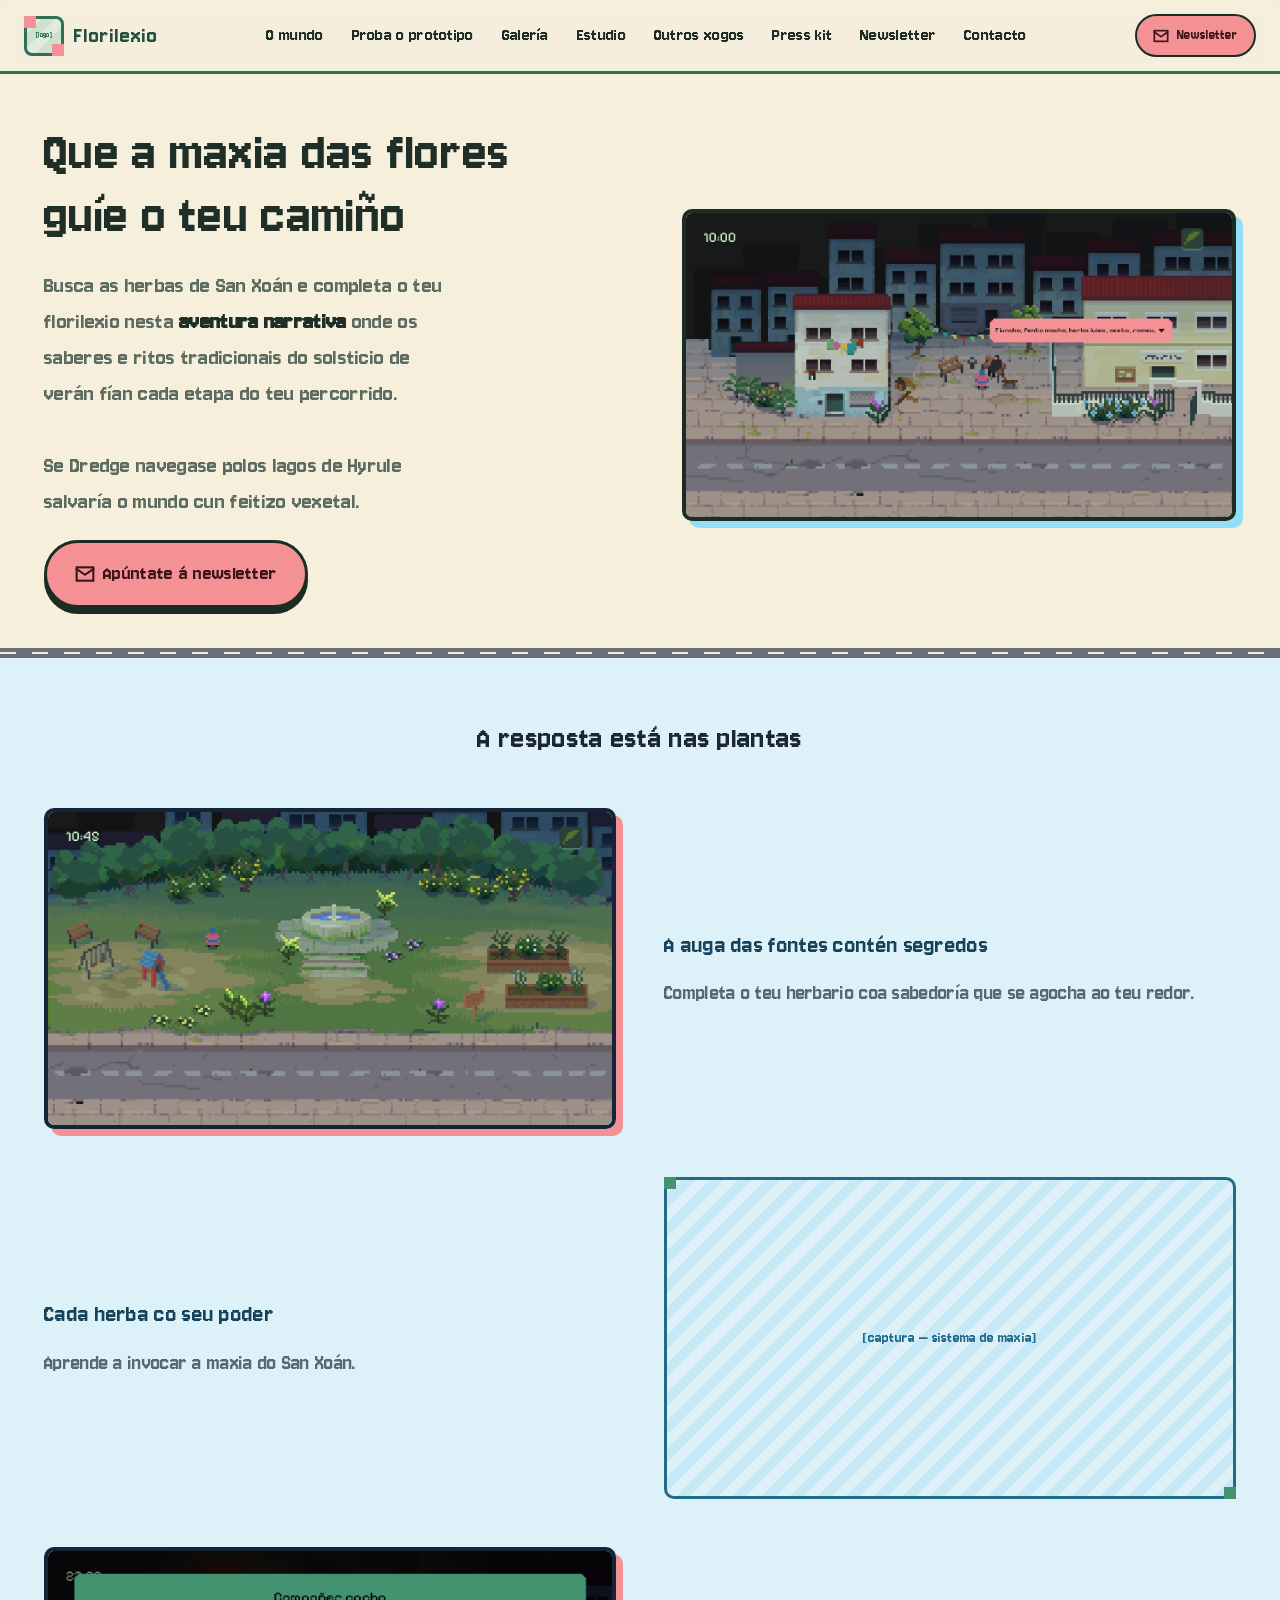
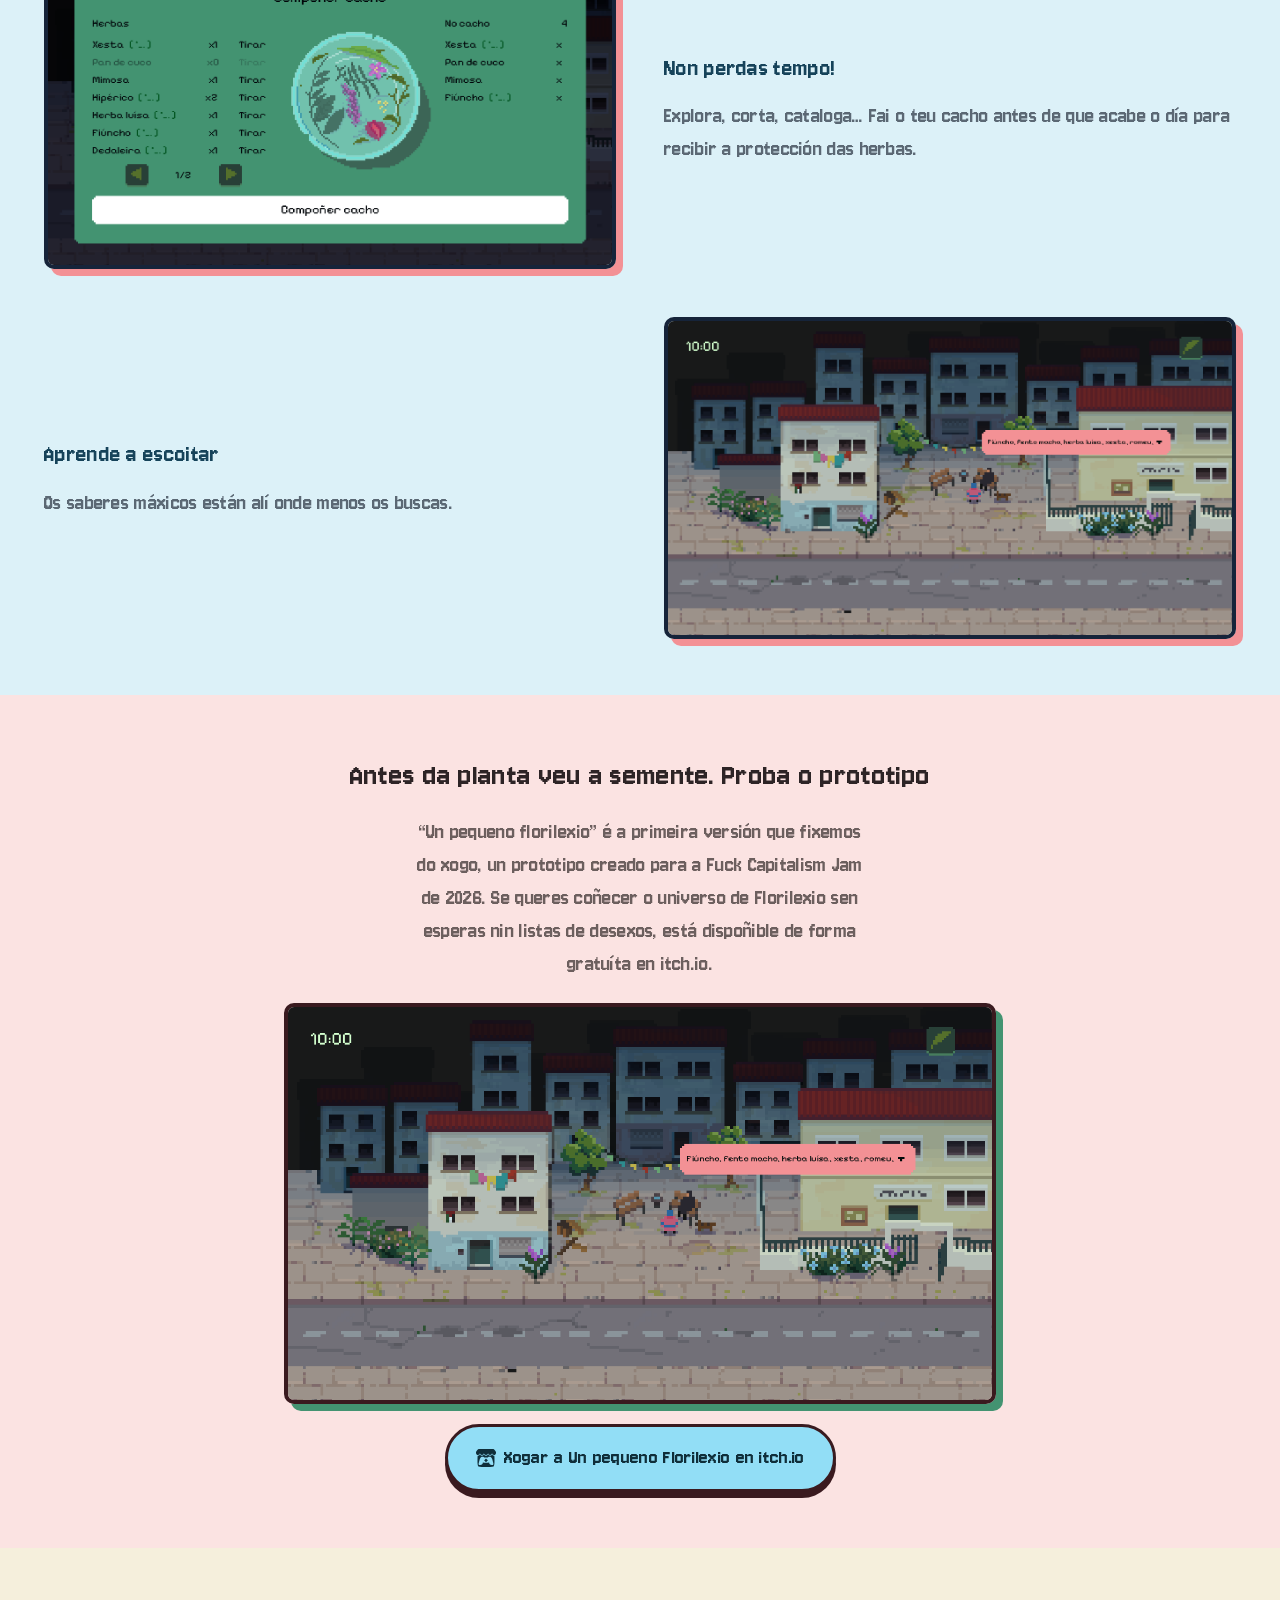
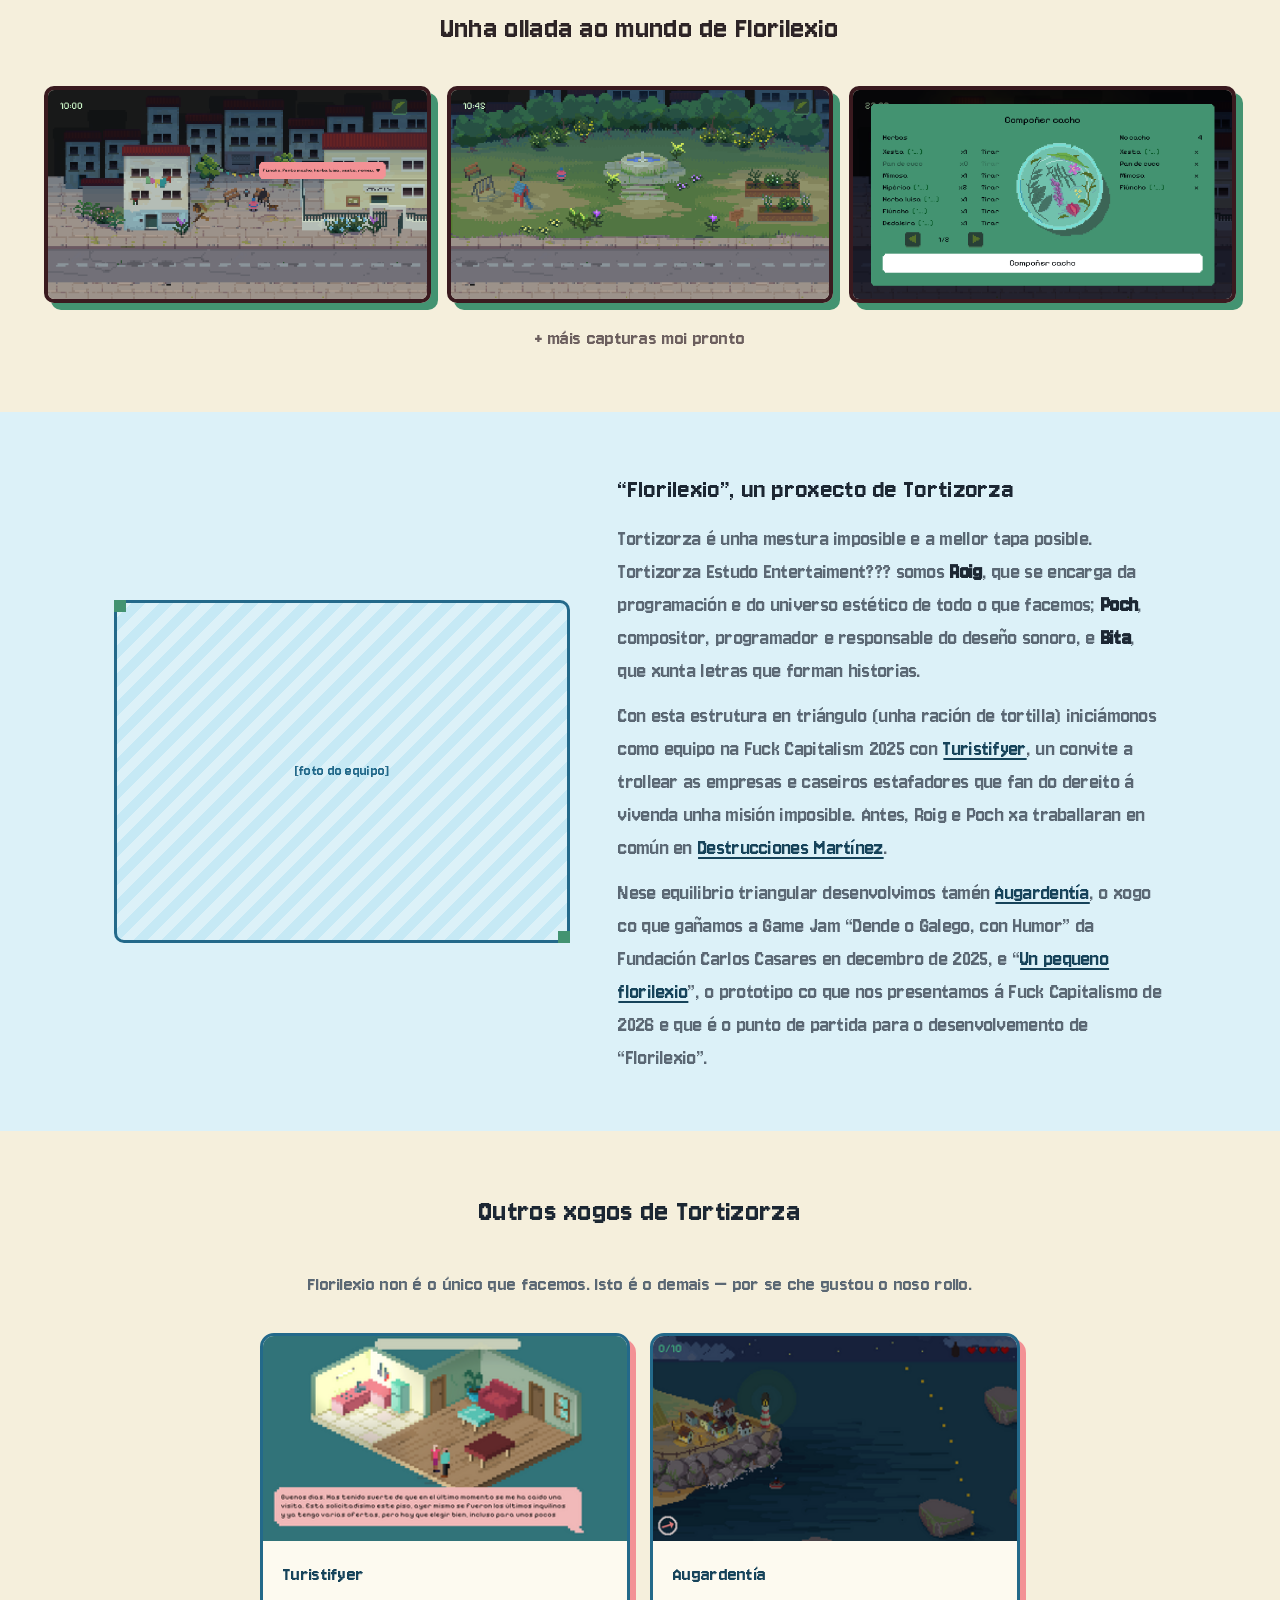
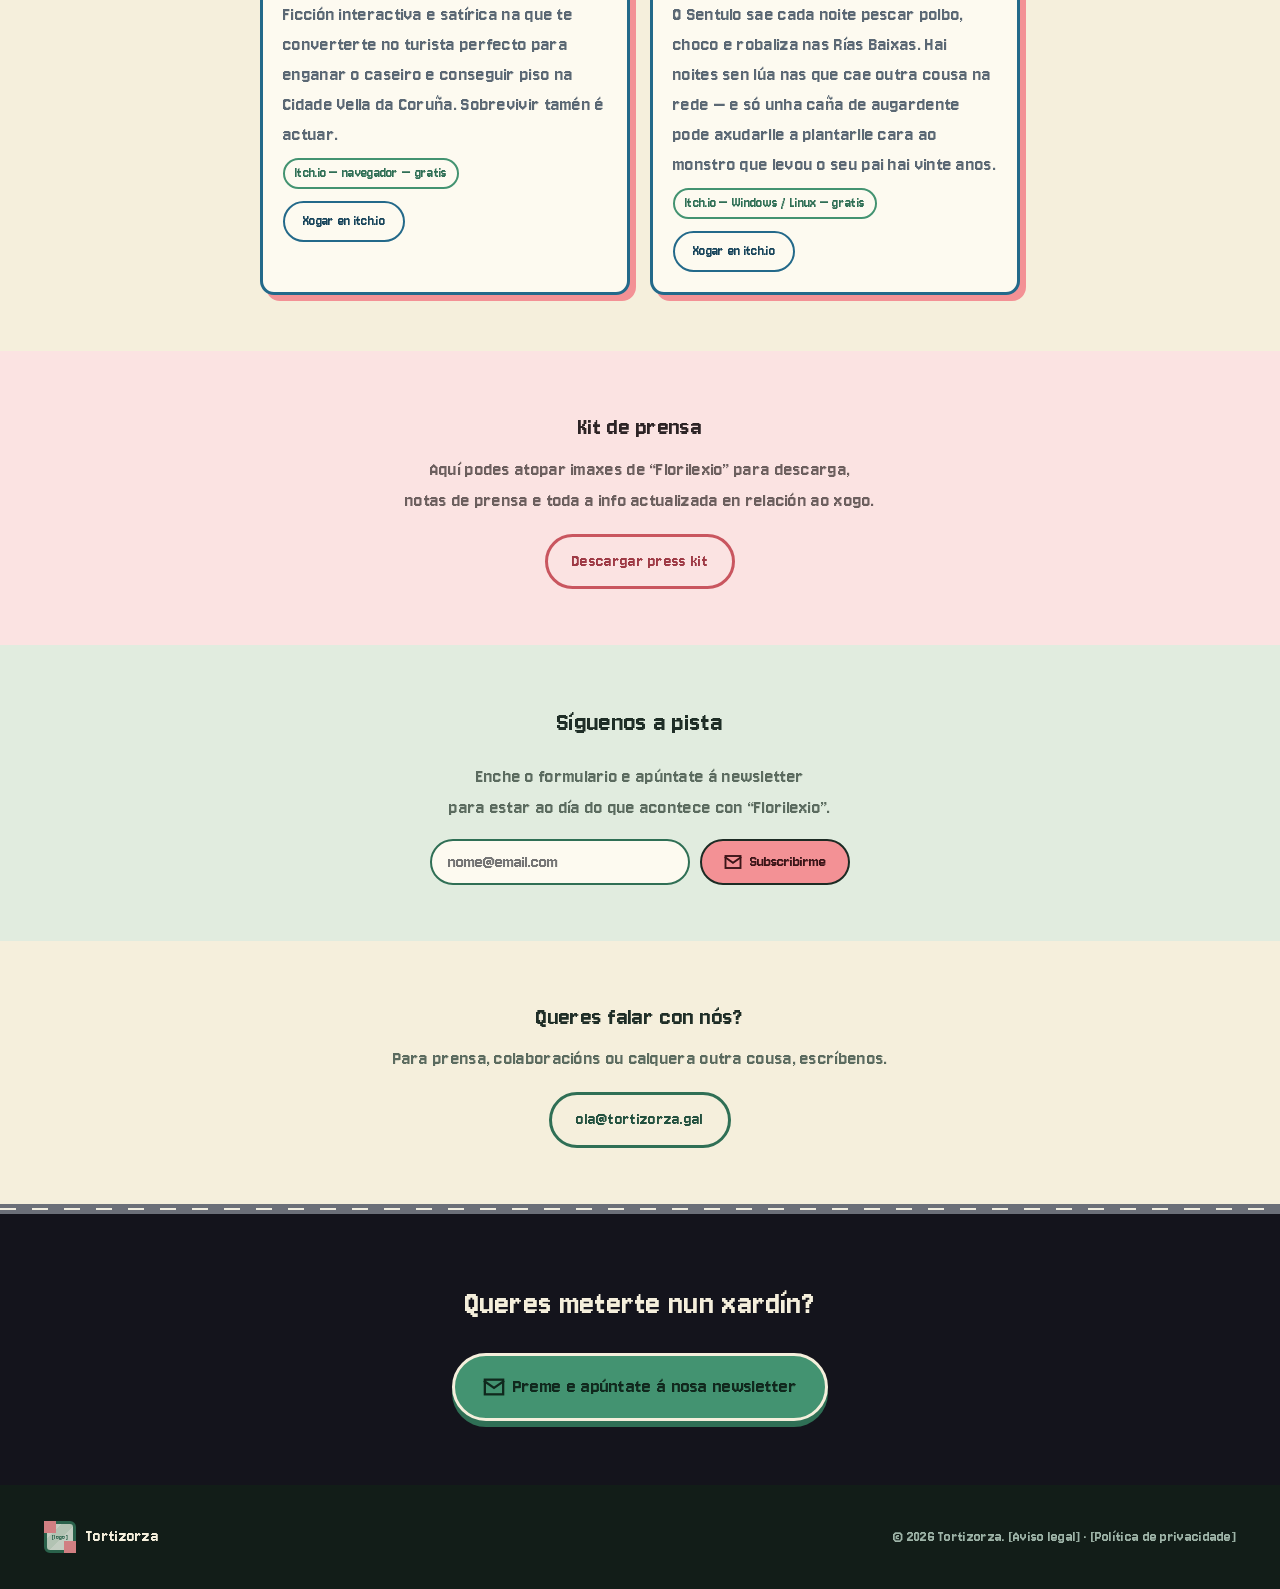
==== v6/index.html @ a1d786ee "Novos textos de Florilexio e versión /v6 - Textos novos no hero, "A resposta está nas plantas", prot" ====
<!doctype html>
<html lang="gl">
<head>
  <meta charset="utf-8">
  <meta name="viewport" content="width=device-width, initial-scale=1">
  <meta name="robots" content="noindex">
  <title>Florilexio — Tortizorza (v6)</title>
  <meta name="description" content="Florilexio é unha aventura de exploración e recolleita de Tortizorza. Busca as herbas de San Xoán e completa o teu florilexio. Apúntate á newsletter para estar ao día.">
  <link rel="preconnect" href="https://fonts.googleapis.com">
  <link rel="preconnect" href="https://fonts.gstatic.com" crossorigin>
  <link rel="stylesheet" href="https://fonts.googleapis.com/css2?family=Jersey+10&display=swap">
  <link rel="stylesheet" href="../css/style.css">
  <link rel="stylesheet" href="../css/palettes/v5.css">
  <link rel="stylesheet" href="../css/v6.css">
</head>
<body>

  <header class="site-header">
    <div class="brand">
      <div class="placeholder-box" style="width:40px;height:40px;border-radius:8px;font-size:8px;padding:2px;">[logo]</div>
      <span class="brand-name">Florilexio</span>
    </div>

    <button class="nav-toggle" id="navToggle" aria-expanded="false" aria-controls="navLinks" aria-label="Abrir menú">
      <svg width="20" height="20" viewBox="0 0 24 24" fill="none" stroke="currentColor" stroke-width="2.5" stroke-linecap="square"><path d="M3 6h18M3 12h18M3 18h18"/></svg>
    </button>

    <nav id="navLinks" class="nav-links" hidden>
      <a href="#mundo">O mundo</a>
      <a href="#proba-o-prototipo">Proba o prototipo</a>
      <a href="#galeria">Galería</a>
      <a href="#estudio">Estudio</a>
      <a href="#outros-xogos">Outros xogos</a>
      <a href="#presskit">Press kit</a>
      <a href="#newsletter">Newsletter</a>
      <a href="#contacto">Contacto</a>
    </nav>

    <div class="header-cta">
      <a href="#newsletter" class="btn btn--cta btn--sm">
        <svg width="16" height="16" viewBox="0 0 24 24" fill="none" stroke="currentColor" stroke-width="2.5" stroke-linecap="square" stroke-linejoin="miter" aria-hidden="true"><rect x="2" y="4" width="20" height="16"/><path d="M2 6l10 7 10-7"/></svg>
        <span>Newsletter</span>
      </a>
    </div>
  </header>

  <main>

    <!-- HERO -->
    <section class="hero">
      <div class="container">
        <div class="hero-copy">
          <!-- OCULTO: <span class="hero-tag">psst&hellip; hai algo entre a herba</span> -->
          <h1>Que a maxia das flores<br>guíe o teu camiño</h1>
          <p class="lead">Busca as herbas de San Xoán e completa o teu florilexio nesta <strong>aventura narrativa</strong> onde os saberes e ritos tradicionais do solsticio de verán fían cada etapa do teu percorrido.<br><br>Se Dredge navegase polos lagos de Hyrule salvaría o mundo cun feitizo vexetal.</p>
          <div class="hero-cta-wrap">
            <a href="#newsletter" class="btn btn--cta btn--lg">
              <svg width="20" height="20" viewBox="0 0 24 24" fill="none" stroke="currentColor" stroke-width="2.5" stroke-linecap="square" stroke-linejoin="miter" aria-hidden="true"><rect x="2" y="4" width="20" height="16"/><path d="M2 6l10 7 10-7"/></svg>
              Apúntate á newsletter
            </a>
            <!-- OCULTO: <span class="hero-note">[Dispoñible proximamente en Steam &mdash; data por confirmar]</span> -->
          </div>
        </div>
        <div class="shot-frame">
          <img src="../images/screenshots/calle-noche.png" alt="Captura de Florilexio: unha rúa da vila de noite, cunha burbulla de diálogo listando nomes de herbas" width="1279" height="717">
        </div>
      </div>
    </section>

    <div class="road-divider"></div>

    <!-- OCULTO (Ver antes de crer): descomentar para recuperar
    <section class="section section--alt" id="trailer">
      <div class="container trailer-wrap">
        <h2 class="section-title">Ver antes de crer</h2>
        <p class="trailer-sub">Un adianto de que se sente perderse a propósito.</p>
        <div class="placeholder-box trailer-frame">
          <svg class="icon-play" width="46" height="46" viewBox="0 0 24 24" fill="none" stroke="#386656" stroke-width="2.5" stroke-linecap="square" stroke-linejoin="miter"><circle cx="12" cy="12" r="10"/><path d="M10 8l7 4-7 4V8z" fill="#386656" stroke="none"/></svg>
          [Tráiler de Florilexio &mdash; proximamente]
        </div>
      </div>
    </section>
    -->

    <!-- MUNDO Y MECÁNICAS -->
    <section class="section section--alt" id="mundo">
      <div class="container">
        <h2 class="section-title mundo-title">A resposta está nas plantas</h2>

        <div class="feature-row">
          <div class="feature-media shot-frame">
            <img src="../images/screenshots/parque-dia.png" alt="Captura de Florilexio: un parque durante o día, cunha fonte e testos de herbas" width="1279" height="717" loading="lazy">
          </div>
          <div class="feature-copy">
            <h3>A auga das fontes contén segredos</h3>
            <p>Completa o teu herbario coa sabedoría que se agocha ao teu redor.</p>
          </div>
        </div>

        <div class="feature-row feature-row--reverse">
          <div class="feature-copy">
            <h3>Cada herba co seu poder</h3>
            <p>Aprende a invocar a maxia do San Xoán.</p>
          </div>
          <div class="feature-media placeholder-box" style="aspect-ratio:16/9;">[captura &mdash; sistema de maxia]</div>
        </div>

        <div class="feature-row">
          <div class="feature-media shot-frame">
            <img src="../images/screenshots/componer-ramo.png" alt="Captura de Florilexio: a pantalla de compoñer un ramo de herbas recollidas" width="1279" height="717" loading="lazy">
          </div>
          <div class="feature-copy">
            <h3>Non perdas tempo!</h3>
            <p>Explora, corta, cataloga&hellip; Fai o teu cacho antes de que acabe o día para recibir a protección das herbas.</p>
          </div>
        </div>

        <div class="feature-row feature-row--reverse">
          <div class="feature-copy">
            <h3>Aprende a escoitar</h3>
            <p>Os saberes máxicos están alí onde menos os buscas.</p>
          </div>
          <div class="feature-media shot-frame">
            <img src="../images/screenshots/calle-noche.png" alt="Captura de Florilexio: unha rúa da vila de noite, cunha burbulla de diálogo listando nomes de herbas" width="1279" height="717" loading="lazy">
          </div>
        </div>
      </div>
    </section>

    <!-- PROBA O PROTOTIPO -->
    <section class="section section--alt prototype-wrap-outer" id="proba-o-prototipo">
      <div class="container prototype-wrap">
        <h2 class="section-title">Antes da planta veu a semente. Proba o prototipo</h2>
        <p>&ldquo;Un pequeno florilexio&rdquo; é a primeira versión que fixemos do xogo, un prototipo creado para a Fuck Capitalism Jam de 2026. Se queres coñecer o universo de Florilexio sen esperas nin listas de desexos, está dispoñible de forma gratuíta en itch.io.</p>
        <div class="shot-frame">
          <img src="../images/other-games/florilexio-prototipo-shot.png" alt="Captura de Un pequeno Florilexio, o prototipo xogable en itch.io" width="1279" height="717" loading="lazy">
        </div>
        <a href="https://aroig.itch.io/un-pequeno-florilexio" target="_blank" rel="noopener" class="btn btn--cta btn--lg">
          <svg width="20" height="20" viewBox="0 0 24 24" fill="currentColor"><path d="M3.13 1.338C2.08 1.96.02 4.328 0 4.95v1.03c0 1.303 1.22 2.45 2.325 2.45 1.33 0 2.436-1.102 2.436-2.41 0 1.308 1.07 2.41 2.4 2.41 1.328 0 2.362-1.102 2.362-2.41 0 1.308 1.137 2.41 2.466 2.41h.024c1.33 0 2.466-1.102 2.466-2.41 0 1.308 1.034 2.41 2.363 2.41 1.33 0 2.4-1.102 2.4-2.41 0 1.308 1.106 2.41 2.435 2.41C22.78 8.43 24 7.282 24 5.98V4.95c-.02-.62-2.082-2.99-3.13-3.612-3.253-.114-5.508-.134-8.87-.133-3.362 0-7.945.053-8.87.133zm6.376 6.477a2.74 2.74 0 0 1-.468.602c-.5.49-1.19.795-1.947.795a2.786 2.786 0 0 1-1.95-.795c-.182-.178-.32-.37-.446-.59-.127.222-.303.412-.486.59a2.788 2.788 0 0 1-1.95.795c-.092 0-.187-.025-.264-.052-.107 1.113-.152 2.176-.168 2.95v.005l-.006 1.167c.02 2.334-.23 7.564 1.03 8.85 1.952.454 5.545.662 9.15.663 3.605 0 7.198-.21 9.15-.664 1.26-1.284 1.01-6.514 1.03-8.848l-.006-1.167v-.004c-.016-.775-.06-1.838-.168-2.95-.077.026-.172.052-.263.052a2.788 2.788 0 0 1-1.95-.795c-.184-.178-.36-.368-.486-.59-.127.22-.265.412-.447.59a2.786 2.786 0 0 1-1.95.794c-.76 0-1.446-.303-1.948-.793a2.74 2.74 0 0 1-.468-.602 2.738 2.738 0 0 1-.463.602 2.787 2.787 0 0 1-1.95.794h-.16a2.787 2.787 0 0 1-1.95-.793 2.738 2.738 0 0 1-.464-.602zm-2.004 2.59v.002c.795.002 1.5 0 2.373.953.687-.072 1.406-.108 2.125-.107.72 0 1.438.035 2.125.107.873-.953 1.578-.95 2.372-.953.376 0 1.876 0 2.92 2.934l1.123 4.028c.832 2.995-.266 3.068-1.636 3.07-2.03-.075-3.156-1.55-3.156-3.025-1.124.184-2.436.276-3.748.277-1.312 0-2.624-.093-3.748-.277 0 1.475-1.125 2.95-3.156 3.026-1.37-.004-2.468-.077-1.636-3.072l1.122-4.027c1.045-2.934 2.545-2.934 2.92-2.934zM12 12.714c-.002.002-2.14 1.964-2.523 2.662l1.4-.056v1.22c0 .056.56.033 1.123.007.562.026 1.124.05 1.124-.008v-1.22l1.4.055C14.138 14.677 12 12.713 12 12.713z"/></svg>
          Xogar a Un pequeno Florilexio en itch.io
        </a>
      </div>
    </section>

    <!-- GALERÍA -->
    <section class="section" id="galeria">
      <div class="container">
        <h2 class="section-title">Unha ollada ao mundo de Florilexio</h2>
        <div class="gallery-grid">
          <div class="shot-frame"><img src="../images/screenshots/calle-noche.png" alt="Captura de Florilexio" loading="lazy"></div>
          <div class="shot-frame"><img src="../images/screenshots/parque-dia.png" alt="Captura de Florilexio" loading="lazy"></div>
          <div class="shot-frame"><img src="../images/screenshots/componer-ramo.png" alt="Captura de Florilexio" loading="lazy"></div>
        </div>
        <p class="gallery-note">+ máis capturas moi pronto</p>
      </div>
    </section>

    <!-- OCULTO (Isto sóache?): descomentar para recuperar
    <section class="section section--alt" id="para-quien">
      <div class="container" style="max-width:1100px;">
        <h2 class="section-title">Isto sóache?</h2>
        <div class="whofor-grid">
          <div class="whofor-card">
            <svg class="icon-a" width="28" height="28" viewBox="0 0 24 24" fill="none" stroke="#4b8570" stroke-width="2.5" stroke-linecap="square" stroke-linejoin="miter"><path d="M2 12c2-4 5-7 10-7s8 3 10 7c-2 4-5 7-10 7s-8-3-10-7z"/><circle cx="12" cy="12" r="3"/></svg>
            <p>Engancháchete ao ciclo de saír, recoller e volver de <strong>Dredge</strong> &mdash; pero preferirías que o que agocha na escuridade sexa unha cabra con moi mala leite en vez dun horror cósmico.</p>
          </div>
          <div class="whofor-card whofor-card--terracotta">
            <svg class="icon-b" width="28" height="28" viewBox="0 0 24 24" fill="none" stroke="#b1483c" stroke-width="2.5" stroke-linecap="square" stroke-linejoin="miter"><path d="M12 2l2.4 6.9L21 11l-6.6 2.1L12 20l-2.4-6.9L3 11l6.6-2.1z"/></svg>
            <p>De pequeno (ou non tan pequeno) perdícheste horas no mapa de <strong>A Link to the Past</strong> buscando a última cova secreta, e aínda non o superaches.</p>
          </div>
        </div>
        <p class="whofor-closing">Se algunha das dúas che sacou un sorriso, Florilexio é para ti.</p>
      </div>
    </section>
    -->

    <!-- OCULTO (O que din de Florilexio): descomentar para recuperar
    <section class="section" id="prensa">
      <div class="container prensa-wrap">
        <h2 class="section-title" style="font-size:32px;margin-bottom:6px;">O que din de Florilexio</h2>
        <p class="prensa-sub">Proximamente &mdash; ou iso esperamos.</p>
        <div class="prensa-logos">
          <div class="placeholder-box">[logo medio 1]</div>
          <div class="placeholder-box">[logo medio 2]</div>
          <div class="placeholder-box">[logo medio 3]</div>
        </div>
      </div>
    </section>
    -->

    <!-- ESTUDIO -->
    <section class="section section--alt" id="estudio">
      <div class="container estudio-grid" style="max-width:1100px;">
        <div class="placeholder-box estudio-photo">[foto do equipo]</div>
        <div class="estudio-copy">
          <h2>&ldquo;Florilexio&rdquo;, un proxecto de Tortizorza</h2>
          <p>Tortizorza é unha mestura imposible e a mellor tapa posible. Tortizorza Estudo Entertaiment??? somos <strong>Roig</strong>, que se encarga da programación e do universo estético de todo o que facemos; <strong>Poch</strong>, compositor, programador e responsable do deseño sonoro, e <strong>Bita</strong>, que xunta letras que forman historias.</p>
          <p>Con esta estrutura en triángulo (unha ración de tortilla) iniciámonos como equipo na Fuck Capitalism 2025 con <a href="https://aroig.itch.io/turistifyer" target="_blank" rel="noopener">Turistifyer</a>, un convite a trollear as empresas e caseiros estafadores que fan do dereito á vivenda unha misión imposible. Antes, Roig e Poch xa traballaran en común en <a href="https://aroig.itch.io/destrucciones-martinez" target="_blank" rel="noopener">Destrucciones Martínez</a>.</p>
          <p>Nese equilibrio triangular desenvolvimos tamén <a href="https://aroig.itch.io/augardentia" target="_blank" rel="noopener">Augardentía</a>, o xogo co que gañamos a Game Jam &ldquo;Dende o Galego, con Humor&rdquo; da Fundación Carlos Casares en decembro de 2025, e &ldquo;<a href="https://aroig.itch.io/un-pequeno-florilexio" target="_blank" rel="noopener">Un pequeno florilexio</a>&rdquo;, o prototipo co que nos presentamos á Fuck Capitalismo de 2026 e que é o punto de partida para o desenvolvemento de &ldquo;Florilexio&rdquo;.</p>
        </div>
      </div>
    </section>

    <!-- OUTROS XOGOS DO ESTUDIO -->
    <section class="section" id="outros-xogos">
      <div class="container">
        <h2 class="section-title">Outros xogos de Tortizorza</h2>
        <p class="otros-juegos-sub">Florilexio non é o único que facemos. Isto é o demais &mdash; por se che gustou o noso rollo.</p>
        <div class="games-grid">
          <article class="game-card">
            <div class="game-card-media"><img src="../images/other-games/turistifyer-cover.png" alt="Portada de Turistifyer" loading="lazy"></div>
            <div class="game-card-copy">
              <h3>Turistifyer</h3>
              <p>Ficción interactiva e satírica na que te converterte no turista perfecto para enganar o caseiro e conseguir piso na Cidade Vella da Coruña. Sobrevivir tamén é actuar.</p>
              <span class="game-card-tag">Itch.io &mdash; navegador &mdash; gratis</span>
              <a href="https://aroig.itch.io/turistifyer" target="_blank" rel="noopener" class="btn btn--ghost btn--sm">Xogar en itch.io</a>
            </div>
          </article>

          <article class="game-card">
            <div class="game-card-media"><img src="../images/other-games/augardentia-cover.png" alt="Portada de Augardentía" loading="lazy"></div>
            <div class="game-card-copy">
              <h3>Augardentía</h3>
              <p>O Sentulo sae cada noite pescar polbo, choco e robaliza nas Rías Baixas. Hai noites sen lúa nas que cae outra cousa na rede &mdash; e só unha caña de augardente pode axudarlle a plantarlle cara ao monstro que levou o seu pai hai vinte anos.</p>
              <span class="game-card-tag">Itch.io &mdash; Windows / Linux &mdash; gratis</span>
              <a href="https://aroig.itch.io/augardentia" target="_blank" rel="noopener" class="btn btn--ghost btn--sm">Xogar en itch.io</a>
            </div>
          </article>
        </div>
      </div>
    </section>

    <!-- OCULTO (Preguntas frecuentes): descomentar para recuperar
    <section class="section section--alt" id="faq">
      <div class="container faq-wrap">
        <h2 class="section-title">Preguntas frecuentes</h2>
        <div class="faq-list">
          <div class="faq-item">
            <h3>En que plataformas estará dispoñible?</h3>
            <p>[Plataformas por confirmar &mdash; Steam (PC) previsto]</p>
          </div>
          <div class="faq-item">
            <h3>Cando sae?</h3>
            <p>[Data de lanzamento por confirmar]</p>
          </div>
          <div class="faq-item">
            <h3>Canto costará?</h3>
            <p>[Prezo por confirmar]</p>
          </div>
          <div class="faq-item">
            <h3>En que idiomas estará dispoñible?</h3>
            <p>[Idiomas por confirmar]</p>
          </div>
        </div>
      </div>
    </section>
    -->

    <!-- PRESS KIT -->
    <section class="section section--alt" id="presskit">
      <div class="container presskit-wrap">
        <h2>Kit de prensa</h2>
        <p>Aquí podes atopar imaxes de &ldquo;Florilexio&rdquo; para descarga,<br>notas de prensa e toda a info actualizada en relación ao xogo.</p>
        <a href="#" class="btn btn--ghost">Descargar press kit</a>
      </div>
    </section>

    <!-- NEWSLETTER -->
    <section class="section section--alt" id="newsletter">
      <div class="container newsletter-wrap">
        <h2>Síguenos a pista</h2>
        <p>Enche o formulario e apúntate á newsletter<br>para estar ao día do que acontece con &ldquo;Florilexio&rdquo;.</p>
        <form class="newsletter-form" action="#" method="post">
          <label for="email" style="position:absolute;left:-9999px;">Correo electrónico</label>
          <input type="email" id="email" name="email" placeholder="nome@email.com" required>
          <button type="submit" class="btn btn--cta btn--md">
            <svg width="18" height="18" viewBox="0 0 24 24" fill="none" stroke="currentColor" stroke-width="2.5" stroke-linecap="square" stroke-linejoin="miter" aria-hidden="true"><rect x="2" y="4" width="20" height="16"/><path d="M2 6l10 7 10-7"/></svg>
            Subscribirme
          </button>
        </form>
        <!-- OCULTO (Discord)
        <a href="#" class="btn btn--dark">
          <svg width="18" height="18" viewBox="0 0 24 24" fill="currentColor"><path d="M19.3 5.3c-1.4-.6-2.8-1-4.3-1.3-.2.4-.4.8-.6 1.3-1.6-.2-3.1-.2-4.7 0-.2-.4-.4-.9-.6-1.3-1.5.3-2.9.7-4.3 1.3C2.4 9.1 1.7 12.8 2 16.5c1.7 1.3 3.4 2 5 2.5.4-.6.8-1.2 1.1-1.9-.6-.2-1.2-.5-1.7-.9.1-.1.3-.2.4-.3 3.3 1.5 6.9 1.5 10.2 0 .1.1.3.2.4.3-.5.4-1.1.6-1.7.9.3.7.7 1.3 1.1 1.9 1.6-.5 3.3-1.3 5-2.5.4-4.3-.7-8-2.5-11.2zM9 14.2c-.9 0-1.6-.9-1.6-1.9s.7-1.9 1.6-1.9 1.6.9 1.6 1.9-.7 1.9-1.6 1.9zm6 0c-.9 0-1.6-.9-1.6-1.9s.7-1.9 1.6-1.9 1.6.9 1.6 1.9-.7 1.9-1.6 1.9z"/></svg>
          Únete ao Discord
        </a>
        -->
      </div>
    </section>

    <!-- CONTACTO -->
    <section class="section presskit-wrap" id="contacto">
      <h2>Queres falar con nós?</h2>
      <p>Para prensa, colaboracións ou calquera outra cousa, escríbenos.</p>
      <a href="mailto:ola@tortizorza.gal" class="btn btn--ghost">ola@tortizorza.gal</a>
    </section>

    <div class="road-divider"></div>

    <!-- CTA FINAL -->
    <section class="cta-final">
      <div class="container">
        <h2>Queres meterte nun xardín?</h2>
        <a href="#newsletter" class="btn btn--cta btn--lg">
          <svg width="22" height="22" viewBox="0 0 24 24" fill="none" stroke="currentColor" stroke-width="2.5" stroke-linecap="square" stroke-linejoin="miter" aria-hidden="true"><rect x="2" y="4" width="20" height="16"/><path d="M2 6l10 7 10-7"/></svg>
          Preme e apúntate á nosa newsletter
        </a>
      </div>
    </section>

  </main>

  <footer class="site-footer">
    <div class="container footer-inner">
      <div class="footer-brand">
        <div class="placeholder-box" style="width:32px;height:32px;border-radius:6px;font-size:7px;padding:2px;opacity:.85;">[logo]</div>
        <span>Tortizorza</span>
      </div>
      <!-- OCULTO (redes sociais)
      <div class="social-links">
        <a href="#" aria-label="X (Twitter)"><svg width="20" height="20" viewBox="0 0 24 24" fill="currentColor"><path d="M18.9 2H22l-7.6 8.7L23.3 22h-6.9l-5.4-6.7L4.7 22H1.6l8.1-9.3L1 2h7l4.9 6.1L18.9 2zm-1.2 18h1.9L7.4 4H5.4l12.3 16z"/></svg></a>
        <a href="#" aria-label="Discord"><svg width="20" height="20" viewBox="0 0 24 24" fill="currentColor"><path d="M19.3 5.3c-1.4-.6-2.8-1-4.3-1.3-.2.4-.4.8-.6 1.3-1.6-.2-3.1-.2-4.7 0-.2-.4-.4-.9-.6-1.3-1.5.3-2.9.7-4.3 1.3C2.4 9.1 1.7 12.8 2 16.5c1.7 1.3 3.4 2 5 2.5.4-.6.8-1.2 1.1-1.9-.6-.2-1.2-.5-1.7-.9.1-.1.3-.2.4-.3 3.3 1.5 6.9 1.5 10.2 0 .1.1.3.2.4.3-.5.4-1.1.6-1.7.9.3.7.7 1.3 1.1 1.9 1.6-.5 3.3-1.3 5-2.5.4-4.3-.7-8-2.5-11.2zM9 14.2c-.9 0-1.6-.9-1.6-1.9s.7-1.9 1.6-1.9 1.6.9 1.6 1.9-.7 1.9-1.6 1.9zm6 0c-.9 0-1.6-.9-1.6-1.9s.7-1.9 1.6-1.9 1.6.9 1.6 1.9-.7 1.9-1.6 1.9z"/></svg></a>
        <a href="#" aria-label="TikTok"><svg width="20" height="20" viewBox="0 0 24 24" fill="currentColor"><path d="M16.6 5.8c-1-.7-1.6-1.8-1.7-3H12v13.4c0 1.4-1.1 2.5-2.5 2.5S7 17.6 7 16.2s1.1-2.5 2.5-2.5c.3 0 .5 0 .8.1v-2.9c-.3 0-.5-.1-.8-.1-3 0-5.4 2.4-5.4 5.4S6.5 21.6 9.5 21.6s5.4-2.4 5.4-5.4V9.1c1.1.8 2.5 1.3 4 1.3V7.5c-.8 0-1.6-.2-2.3-.6z"/></svg></a>
      </div>
      -->
      <p class="legal">&copy; 2026 Tortizorza. [Aviso legal] &middot; [Política de privacidade]</p>
    </div>
  </footer>

  <script src="../js/main.js"></script>
</body>
</html>
---- css/style.css ----
/* ---------- Tokens ---------- */
:root {
  --ink-night: #14141c;
  --ink-night-deep: #0d0d13;
  --teal: #4b8570;
  --teal-deep: #386656;
  --teal-text: #2b4a3d;
  --mint: #8fe6a3;
  --cream: #f5efdc;
  --cream-alt: #e7dfc4;
  --cream-card: #fdfaf0;
  --terracotta: #b1483c;
  --pink: #f3aac0;
  --pink-text: #d1668a;
  --amber: #dba43f;
  --amber-deep: #b9822b;
  --amber-light: #e8bd6a;
  --text: #263226;
  --text-soft: #3f5142;
  --text-muted: #55655a;
  /* Role tokens — palette variants (css/palettes/*.css) override these */
  --cta-text: #2b1c05;
  --header-bg: rgb(245 239 220 / 0.94);
  --stripe: #ddd3ae;
  --road: #6b6f78;
  --road-line: #f0ede0;
  --card-text: #33422f;
  --card-shadow: var(--cream-alt);
  --frame-shadow: var(--teal-deep);
  --icon-a: var(--teal);
  --icon-b: var(--terracotta);
  --footer-text: #cfd6cf;
  --footer-muted: #9aa39a;
  --on-dark: var(--cream);
  --cta-final-bg: var(--ink-night);
  --max: 1240px;
}

/* ---------- Reset ---------- */
* { box-sizing: border-box; }
html { scroll-behavior: smooth; }
body {
  margin: 0;
  font-family: 'Jersey 10', ui-monospace, monospace;
  letter-spacing: 0.3px;
  background: var(--cream);
  color: var(--text);
  font-size: 18px;
  line-height: 1.55;
}
img { max-width: 100%; display: block; }
a { color: var(--teal); text-decoration: none; }
a:hover { color: var(--teal-deep); }
h1, h2, h3 { margin: 0; font-weight: 400; }
p { margin: 0; }
ul { margin: 0; padding: 0; list-style: none; }
button { font-family: inherit; }

.container { max-width: var(--max); margin: 0 auto; padding: 0 24px; }

/* ---------- Buttons ---------- */
.btn {
  display: inline-flex;
  align-items: center;
  gap: 8px;
  font-family: 'Jersey 10', monospace;
  border-radius: 999px;
  cursor: pointer;
  border: 2px solid var(--ink-night);
  transition: filter .15s ease, transform .15s ease;
}
.btn:hover { filter: brightness(0.92); transform: translateY(-1px); }
.btn svg { flex-shrink: 0; }

.btn--cta {
  background-color: var(--amber);
  color: var(--cta-text);
}
.btn--cta.btn--lg {
  font-size: 21px;
  padding: 15px 28px;
  border-width: 3px;
  box-shadow: 0 6px 0 var(--ink-night);
}
.btn--cta.btn--md {
  font-size: 17px;
  padding: 10px 22px;
}
.btn--cta.btn--sm {
  font-size: 15px;
  padding: 8px 16px;
  border-width: 2px;
}
.btn--ghost {
  background: transparent;
  border: 3px solid var(--teal-deep);
  color: var(--teal-text);
  font-size: 18px;
  padding: 11px 24px;
}
.btn--ghost:hover { background-color: var(--cream-alt); }
.btn--ghost.btn--sm { font-size: 15px; padding: 7px 18px; border-width: 2px; }
.btn--dark {
  background: var(--ink-night);
  color: var(--on-dark);
  font-size: 17px;
  padding: 10px 20px;
  border: none;
}

/* ---------- Header / nav ---------- */
.site-header {
  position: sticky;
  top: 0;
  z-index: 30;
  display: flex;
  align-items: center;
  justify-content: space-between;
  gap: 16px;
  padding: 14px 24px;
  background: var(--header-bg);
  backdrop-filter: blur(6px);
  border-bottom: 3px solid var(--teal-deep);
}
.brand { display: flex; align-items: center; gap: 10px; }
.brand-name { font-size: 24px; color: var(--teal-text); letter-spacing: 1px; }

.nav-toggle {
  display: inline-flex;
  align-items: center;
  justify-content: center;
  width: 40px;
  height: 40px;
  border: 2px solid var(--ink-night);
  border-radius: 8px;
  background: var(--cream-card);
  cursor: pointer;
}
.nav-toggle svg { pointer-events: none; }

.nav-links {
  display: flex;
  flex-direction: column;
  gap: 4px;
  position: absolute;
  top: 100%;
  left: 0;
  right: 0;
  background: var(--cream);
  border-bottom: 3px solid var(--teal-deep);
  padding: 12px 24px 18px;
}
.nav-links[hidden] { display: none; }
.nav-links a {
  font-size: 19px;
  color: var(--text);
  padding: 10px 4px;
  border-bottom: 1px solid var(--cream-alt);
}

.header-cta { flex-shrink: 0; }
.header-cta .btn span { display: none; }

/* ---------- Decorative road divider ---------- */
.road-divider {
  height: 10px;
  background: var(--road);
  position: relative;
}
.road-divider::before {
  content: '';
  position: absolute;
  top: 50%;
  left: 0;
  right: 0;
  height: 2px;
  transform: translateY(-50%);
  background-image: repeating-linear-gradient(to right, var(--road-line) 0 16px, transparent 16px 32px);
}

/* ---------- Sections ---------- */
.section { padding: 56px 0; }
.section--alt { background: var(--cream-alt); }
.section-title {
  font-size: 32px;
  text-align: center;
  margin-bottom: 32px;
  color: var(--text);
}

/* ---------- Hero ---------- */
.hero { padding: 48px 0 40px; }
.hero .container {
  display: grid;
  grid-template-columns: 1fr;
  gap: 36px;
  align-items: center;
}
.hero-copy { display: flex; flex-direction: column; gap: 20px; align-items: flex-start; }
.hero-tag {
  font-size: 20px;
  color: var(--pink-text);
  transform: rotate(-2deg);
  display: inline-block;
}
.hero-copy h1 {
  font-size: 40px;
  line-height: 1.08;
  color: var(--text);
}
.hero-copy .lead {
  font-size: 19px;
  line-height: 1.5;
  color: var(--text-soft);
  max-width: 46ch;
}
.hero-cta-wrap { display: flex; flex-direction: column; gap: 10px; align-items: flex-start; }
.hero-note { font-size: 15px; color: var(--text-muted); }

/* ---------- Image frames / placeholders ---------- */
.shot-frame {
  border: 4px solid var(--ink-night);
  border-radius: 10px;
  box-shadow: 7px 7px 0 var(--frame-shadow);
  overflow: hidden;
  aspect-ratio: 16 / 9;
}
.shot-frame img { width: 100%; height: 100%; object-fit: cover; }

.placeholder-box {
  border: 3px solid var(--teal-deep);
  background: repeating-linear-gradient(135deg, var(--cream-alt), var(--cream-alt) 10px, var(--stripe) 10px, var(--stripe) 20px);
  display: flex;
  align-items: center;
  justify-content: center;
  text-align: center;
  color: var(--teal-deep);
  font-size: 16px;
  padding: 16px;
  border-radius: 10px;
  position: relative;
}
.placeholder-box::before,
.placeholder-box::after {
  content: '';
  position: absolute;
  width: 12px;
  height: 12px;
  background: var(--amber);
}
.placeholder-box::before { top: -3px; left: -3px; }
.placeholder-box::after { bottom: -3px; right: -3px; }

/* ---------- Trailer ---------- */
.trailer-wrap {
  max-width: 900px;
  margin: 0 auto;
  display: flex;
  flex-direction: column;
  align-items: center;
  gap: 8px;
  text-align: center;
}
.trailer-wrap .section-title { margin-bottom: 0; }
.trailer-sub { font-size: 17px; color: var(--text-muted); margin-bottom: 16px; }
.trailer-frame { width: 100%; aspect-ratio: 16 / 9; flex-direction: column; gap: 10px; font-size: 17px; }

/* ---------- Proba o prototipo ---------- */
.prototype-wrap {
  max-width: 760px;
  margin: 0 auto;
  display: flex;
  flex-direction: column;
  align-items: center;
  gap: 16px;
  text-align: center;
}
.prototype-wrap .section-title { margin-bottom: 0; }
.prototype-wrap p { font-size: 17px; line-height: 1.5; color: var(--text-soft); max-width: 56ch; }
.prototype-wrap .shot-frame { width: 100%; margin: 6px 0 4px; }

/* ---------- Mundo / features ---------- */
.mundo-title { margin-bottom: 44px; }
.feature-row {
  display: grid;
  grid-template-columns: 1fr;
  gap: 28px;
  align-items: center;
  margin-bottom: 48px;
}
.feature-row:last-child { margin-bottom: 0; }
.feature-copy { display: flex; flex-direction: column; gap: 12px; align-items: flex-start; }
.feature-copy h3 { font-size: 25px; color: var(--teal-text); }
.feature-copy p { font-size: 17px; line-height: 1.5; color: var(--text-soft); }

/* ---------- Gallery ---------- */
.gallery-grid {
  display: grid;
  grid-template-columns: 1fr;
  gap: 16px;
}
.gallery-note { text-align: center; font-size: 17px; color: var(--text-muted); margin-top: 20px; }

/* ---------- Para quién ---------- */
.whofor-grid {
  display: grid;
  grid-template-columns: 1fr;
  gap: 20px;
  margin-bottom: 24px;
}
.whofor-card {
  background: var(--cream-card);
  border: 3px solid var(--teal-deep);
  border-radius: 14px;
  padding: 22px;
  display: flex;
  flex-direction: column;
  gap: 12px;
  box-shadow: 6px 6px 0 var(--card-shadow);
}
.whofor-card--terracotta { border-color: var(--terracotta); }
.icon-a { stroke: var(--icon-a); }
.icon-b { stroke: var(--icon-b); }
.icon-play { stroke: var(--teal-deep); }
.icon-play path { fill: var(--teal-deep); }
.whofor-card p { font-size: 17px; line-height: 1.5; color: var(--card-text); }
.whofor-closing {
  text-align: center;
  font-size: 22px;
  color: var(--pink-text);
}

/* ---------- Prensa ---------- */
.prensa-wrap { max-width: var(--max); margin: 0 auto; text-align: center; }
.prensa-sub { font-size: 16px; color: var(--text-muted); margin-bottom: 24px; }
.prensa-logos { display: flex; gap: 16px; justify-content: center; flex-wrap: wrap; }
.prensa-logos .placeholder-box { width: 150px; height: 56px; opacity: .65; font-size: 12px; }

/* ---------- Estudio ---------- */
.estudio-grid {
  display: grid;
  grid-template-columns: 1fr;
  gap: 28px;
  align-items: center;
}
.estudio-copy { display: flex; flex-direction: column; gap: 12px; align-items: flex-start; }
.estudio-copy h2 { font-size: 28px; }
.estudio-copy p { font-size: 17px; line-height: 1.5; color: var(--text-soft); }
.estudio-photo { aspect-ratio: 4 / 3; }

/* ---------- Otros juegos ---------- */
.otros-juegos-sub { text-align: center; font-size: 17px; color: var(--text-muted); margin-bottom: 32px; }
.games-grid {
  display: grid;
  grid-template-columns: 1fr;
  gap: 20px;
}
.game-card {
  background: var(--cream-card);
  border: 3px solid var(--teal-deep);
  border-radius: 14px;
  overflow: hidden;
  display: flex;
  flex-direction: column;
  box-shadow: 6px 6px 0 var(--card-shadow);
}
.game-card-media { aspect-ratio: 16 / 9; overflow: hidden; background: var(--teal-deep); }
.game-card-media img { width: 100%; height: 100%; object-fit: cover; display: block; }
.game-card-copy { display: flex; flex-direction: column; align-items: flex-start; gap: 8px; padding: 18px 20px 20px; }
.game-card-copy h3 { font-size: 21px; color: var(--teal-text); }
.game-card-copy p { font-size: 16px; line-height: 1.5; color: var(--text-soft); }
.game-card-tag {
  font-size: 13px;
  color: var(--amber-deep);
  border: 2px solid var(--amber);
  border-radius: 999px;
  padding: 2px 10px;
}
.game-card-copy .btn { margin-top: 4px; }

/* ---------- FAQ ---------- */
.faq-wrap { max-width: 800px; margin: 0 auto; }
.faq-list { display: flex; flex-direction: column; gap: 12px; }
.faq-item {
  background: var(--cream-card);
  border: 2px solid var(--teal-deep);
  border-radius: 10px;
  padding: 16px 20px;
}
.faq-item h3 { font-size: 18px; margin-bottom: 4px; color: var(--text); }
.faq-item p { font-size: 16px; color: var(--text-muted); }

/* ---------- Press kit ---------- */
.presskit-wrap { max-width: 900px; margin: 0 auto; text-align: center; }
.presskit-wrap h2 { font-size: 26px; margin-bottom: 6px; }
.presskit-wrap p { font-size: 16px; color: var(--text-muted); margin-bottom: 18px; }

/* ---------- Newsletter ---------- */
.newsletter-wrap {
  max-width: 700px;
  margin: 0 auto;
  text-align: center;
  display: flex;
  flex-direction: column;
  align-items: center;
  gap: 16px;
}
.newsletter-wrap h2 { font-size: 28px; }
.newsletter-wrap p { font-size: 16px; color: var(--text-muted); }
.newsletter-form {
  display: flex;
  gap: 10px;
  width: 100%;
  max-width: 420px;
  flex-wrap: wrap;
  justify-content: center;
}
.newsletter-form input {
  flex: 1;
  min-width: 180px;
  padding: 11px 16px;
  border-radius: 999px;
  border: 2px solid var(--teal-deep);
  font-family: 'Jersey 10', monospace;
  font-size: 16px;
  background: var(--cream-card);
}

/* ---------- CTA final ---------- */
.cta-final {
  padding: 64px 0;
  text-align: center;
  background: var(--cta-final-bg);
}
.cta-final h2 { font-size: 34px; margin-bottom: 22px; color: var(--on-dark); }
.cta-final .btn--cta { box-shadow: 0 6px 0 var(--amber-deep); border-color: var(--on-dark); }

/* ---------- Footer ---------- */
.site-footer { padding: 36px 0; background: var(--ink-night-deep); color: var(--footer-text); }
.footer-inner {
  display: flex;
  justify-content: space-between;
  align-items: center;
  flex-wrap: wrap;
  gap: 20px;
}
.footer-brand { display: flex; align-items: center; gap: 10px; }
.footer-brand span { font-size: 18px; color: var(--on-dark); }
.social-links { display: flex; gap: 16px; align-items: center; }
.social-links a { color: var(--footer-text); }
.legal { font-size: 14px; color: var(--footer-muted); }

/* ---------- Responsive ---------- */
@media (min-width: 560px) {
  .gallery-grid { grid-template-columns: repeat(2, 1fr); }
  .games-grid { grid-template-columns: repeat(2, 1fr); }
}

@media (min-width: 760px) {
  .header-cta .btn span { display: inline; }

  .hero-copy h1 { font-size: 52px; }

  .whofor-grid { grid-template-columns: 1fr 1fr; }
}

/* Nav collapses to a row only once there's room for all the links — with
   9 items it wraps and pushes the CTA off-screen below ~1200px. */
@media (min-width: 1240px) {
  .nav-toggle { display: none; }
  .nav-links {
    position: static;
    flex-direction: row;
    gap: 28px;
    border-bottom: none;
    padding: 0;
    background: transparent;
  }
  .nav-links[hidden] { display: flex; }
  .nav-links a { border-bottom: none; padding: 0; }
}

@media (min-width: 900px) {
  .hero .container { grid-template-columns: 1.05fr 1fr; gap: 56px; }
  .hero-copy h1 { font-size: 58px; }

  .feature-row { grid-template-columns: 1fr 1fr; gap: 48px; }

  .gallery-grid { grid-template-columns: repeat(3, 1fr); }
  .games-grid { grid-template-columns: repeat(2, 1fr); max-width: 760px; margin: 0 auto; }

  .estudio-grid { grid-template-columns: 1fr 1.2fr; gap: 48px; }
}
---- css/palettes/v5.css ----
/* v5 · "Mestura" — cada par de seccións toma a paleta dunha variante:
   verde (v2), azul (v3) ou rosa (v4). Fondo beixe en todas.
   Xerado a partir de css/palettes/v2-v4.css; se cambian, rexenerar. */

/* verde ← v2 */
.site-header,
.hero,
#para-quien,
#prensa,
#newsletter,
#contacto,
.site-footer {
  --ink-night: #1c2b24;
  --ink-night-deep: #121d18;
  --teal: #439371;
  --teal-deep: #2f6f55;
  --teal-text: #23513f;
  --cream: #f5efdc;
  --cream-alt: #e1ecdf;
  --cream-card: #fdfaf0;
  --terracotta: #5fbfe0;
  --pink-text: #c0505a;
  --amber: #f39195;
  --amber-deep: #b8505a;
  --text: #1f2e27;
  --text-soft: #354a40;
  --text-muted: #4f6358;
  --cta-text: #3b1518;
  --stripe: #cfe0cf;
  --card-shadow: #92def6;
  --frame-shadow: #92def6;
  --icon-a: #2f6f55;
  --icon-b: #3aa5cf;
  --footer-text: #d6e4dc;
  --footer-muted: #9db3a7;
  color: var(--text);
}

/* azul ← v3 */
#trailer,
#mundo,
#estudio,
#outros-xogos,
.cta-final {
  --ink-night: #16243a;
  --ink-night-deep: #0e1828;
  --teal: #1f6f94;
  --teal-deep: #23698a;
  --teal-text: #16435a;
  --cream: #f5efdc;
  --cream-alt: #dcf1f8;
  --cream-card: #fdfaf0;
  --terracotta: #e4777c;
  --pink-text: #b8434d;
  --amber: #439371;
  --amber-deep: #2f6f55;
  --text: #1c2733;
  --text-soft: #34465a;
  --text-muted: #4d5f70;
  --cta-text: #10281d;
  --stripe: #c6e9f5;
  --card-shadow: #f39195;
  --frame-shadow: #f39195;
  --icon-a: #23698a;
  --icon-b: #e4777c;
  --footer-text: #cfdde8;
  --footer-muted: #95a8b8;
  color: var(--text);
}

/* rosa ← v4 */
#proba-o-prototipo,
#galeria,
#faq,
#presskit {
  --ink-night: #3a1a1f;
  --ink-night-deep: #2a1216;
  --teal: #b8434d;
  --teal-deep: #c9565f;
  --teal-text: #9e3a45;
  --cream: #f5efdc;
  --cream-alt: #fbe3e2;
  --cream-card: #fffaf3;
  --terracotta: #439371;
  --pink-text: #2f7a5b;
  --amber: #92def6;
  --amber-deep: #237aa0;
  --text: #2d2426;
  --text-soft: #4a3b3e;
  --text-muted: #66575a;
  --cta-text: #0f2e3a;
  --stripe: #f6cccd;
  --card-text: #3d2f32;
  --card-shadow: #439371;
  --frame-shadow: #439371;
  --icon-a: #c9565f;
  --icon-b: #439371;
  --footer-text: #f0d9da;
  --footer-muted: #b89a9d;
  color: var(--text);
}
---- css/v6.css ----
/* v6 · Axustes sobre style.css (cárgase despois). style.css non se toca
   porque /v1–/v5 están conxeladas e tamén o usan. */

/* Textos máis grandes: Jersey 10 lese pequena cos textos novos. */
.hero-copy .lead { font-size: 24px; }
.feature-copy p,
.prototype-wrap p,
.estudio-copy p { font-size: 22px; }
.trailer-sub,
.gallery-note,
.otros-juegos-sub { font-size: 21px; }
.game-card-copy p,
.whofor-card p,
.presskit-wrap p,
.newsletter-wrap p,
.prensa-sub,
.faq-item p { font-size: 20px; }
.newsletter-form input { font-size: 19px; }
.game-card-tag { font-size: 15px; }
.legal { font-size: 16px; }

/* Párrafos máis suaves: Jersey 10 só ten un peso e a cor de texto escura
   fai que parezan en negra. Mestúrase co beige (contraste ≥ 4.5:1 en todas
   as seccións). */
.hero-copy .lead,
.feature-copy p,
.prototype-wrap p,
.estudio-copy p,
.game-card-copy p,
.whofor-card p,
.trailer-sub,
.gallery-note,
.otros-juegos-sub,
.presskit-wrap p,
.newsletter-wrap p,
.prensa-sub,
.faq-item p {
  color: color-mix(in srgb, var(--text-soft) 80%, var(--cream));
}
.hero-copy .lead strong { color: var(--text); }

/* Nomes e ligazóns dentro dos párrafos do estudo. */
.estudio-copy p strong { color: var(--text); }
.estudio-copy p a {
  color: var(--teal-text);
  text-decoration: underline;
  text-decoration-thickness: 2px;
  text-underline-offset: 3px;
}
.estudio-copy p a:hover { color: var(--teal); }
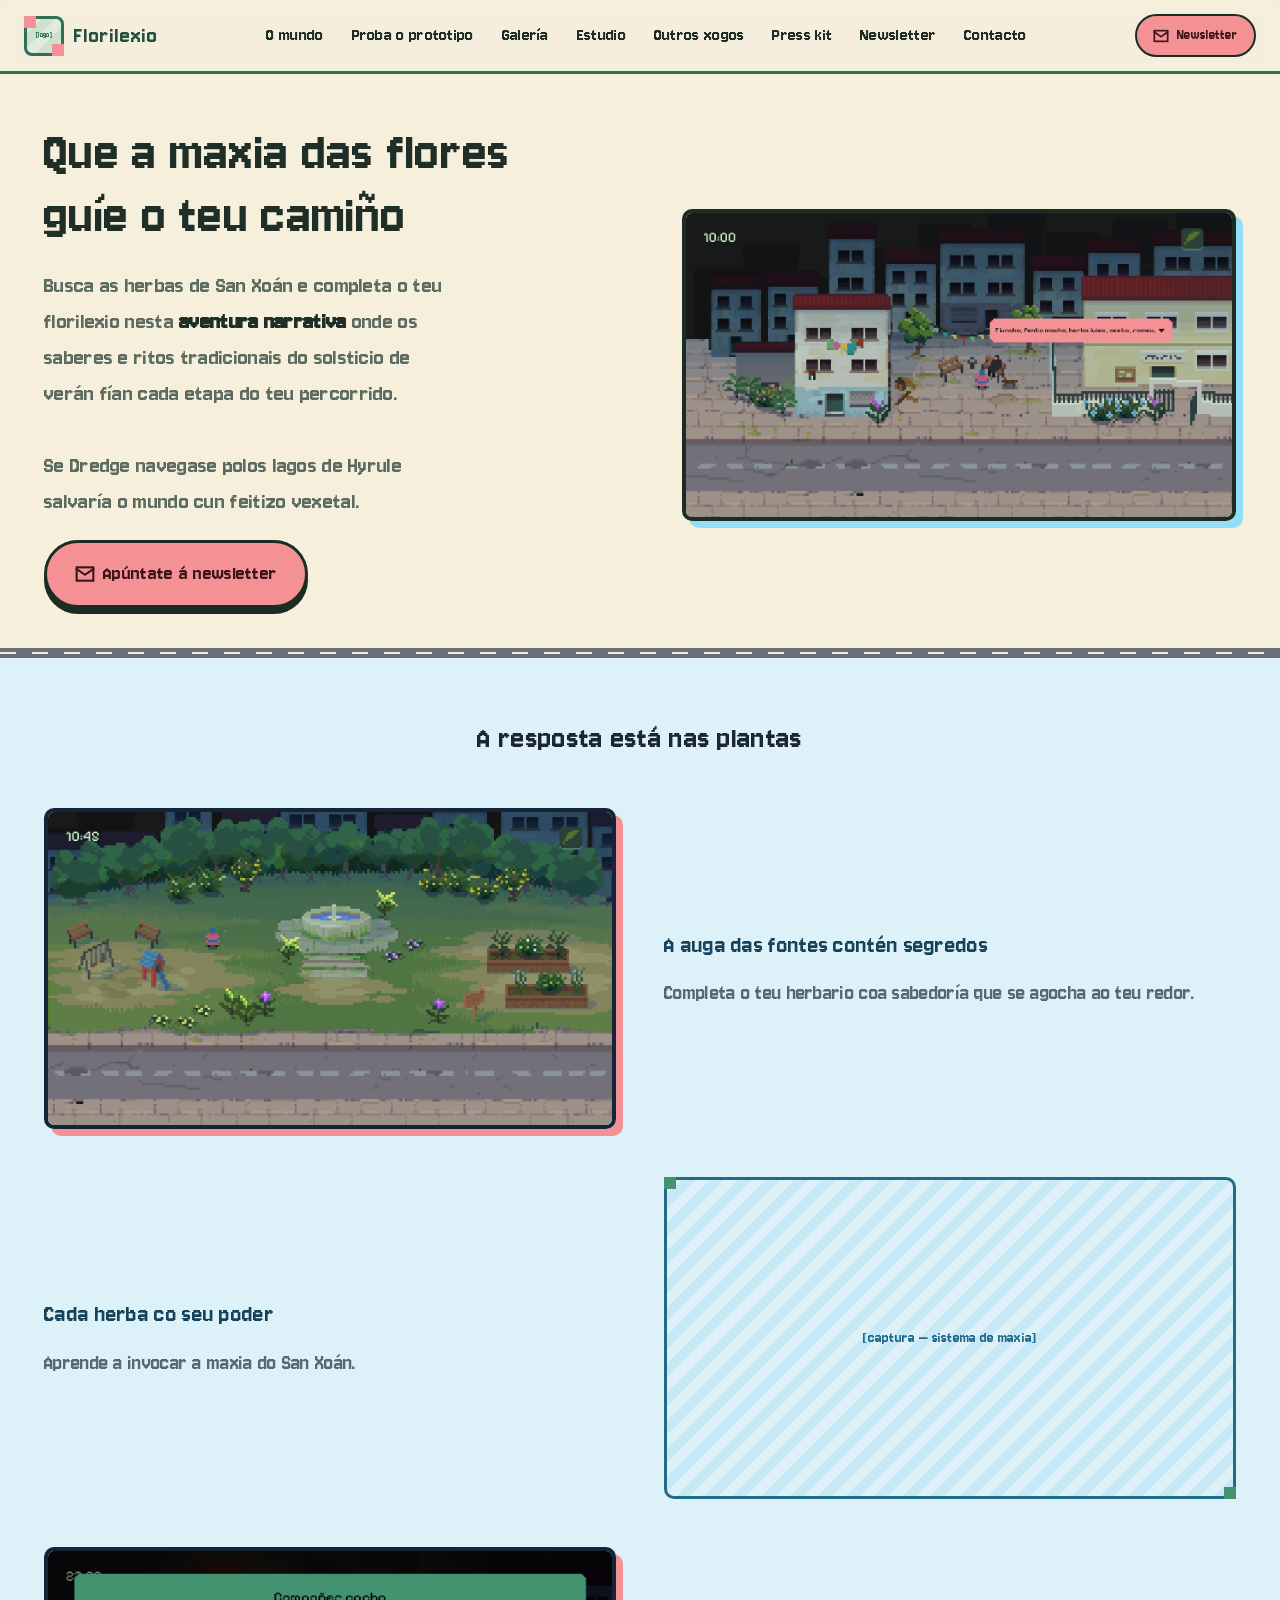
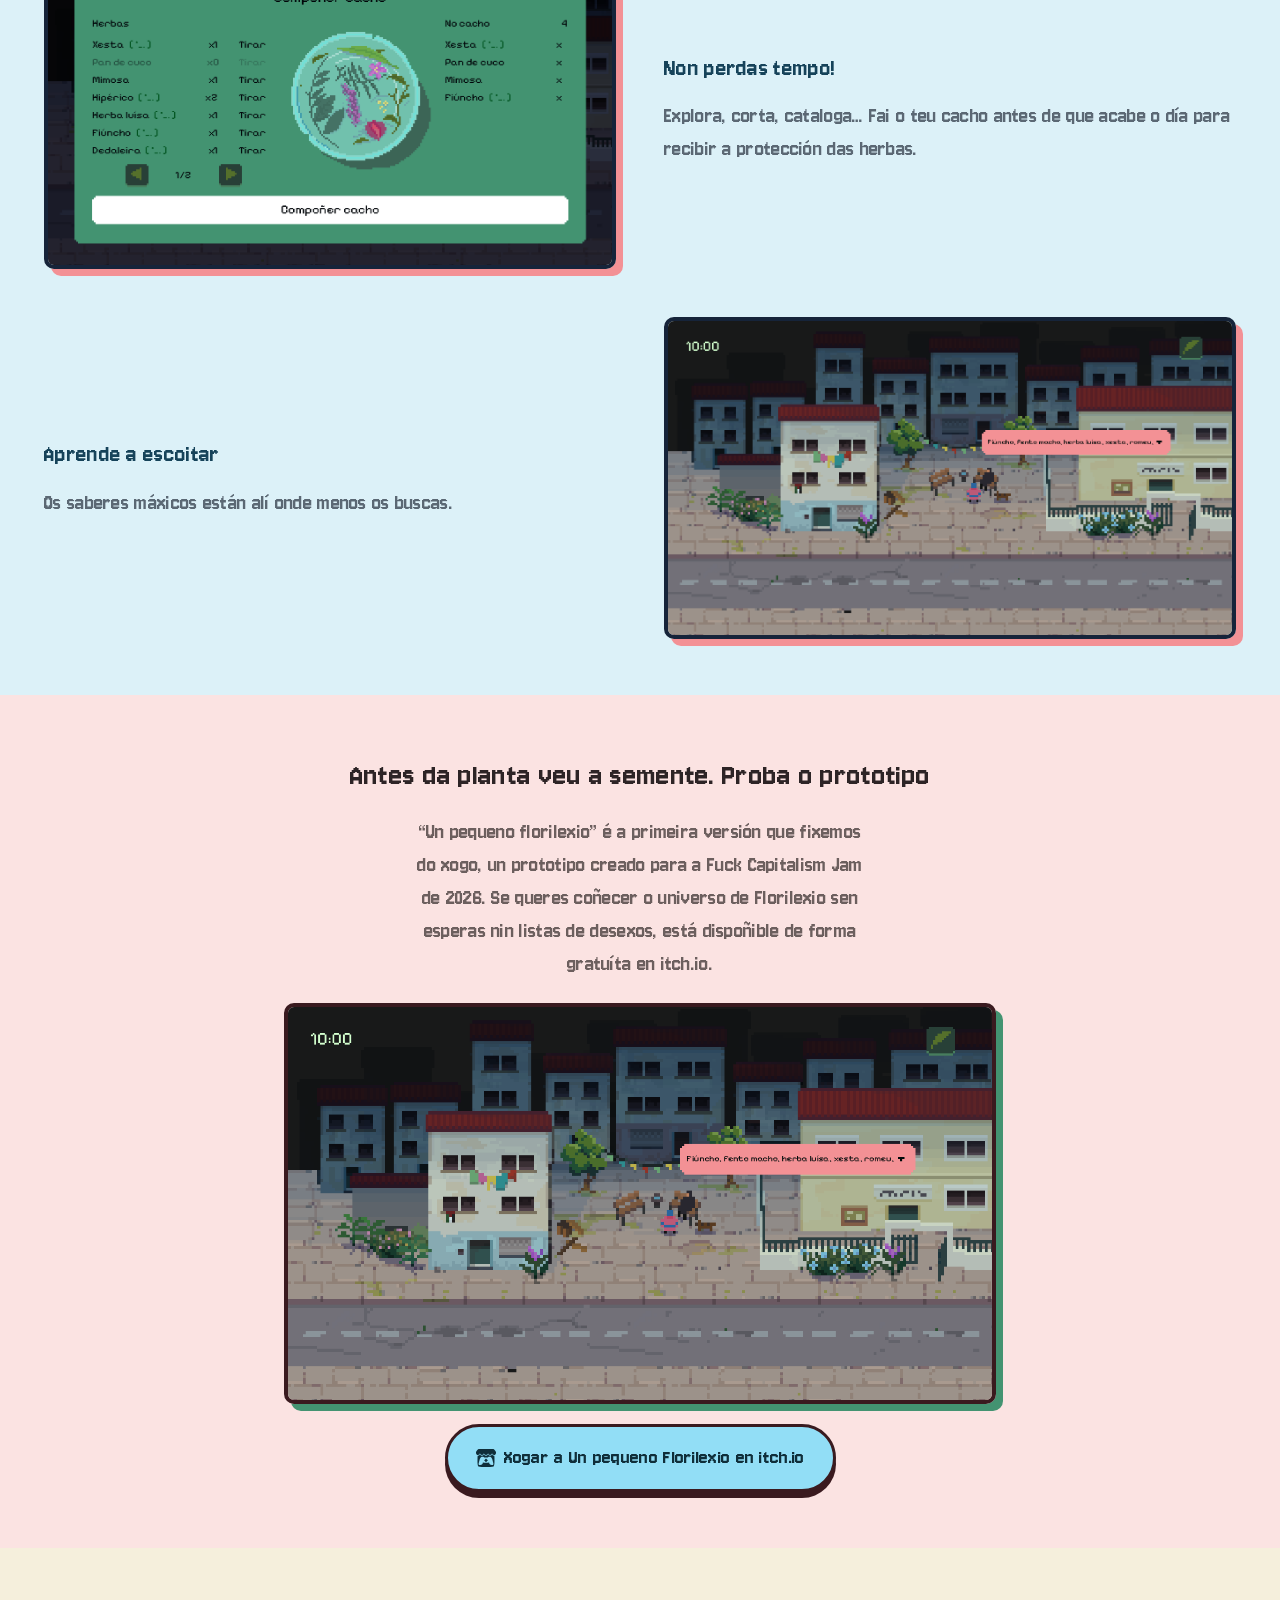
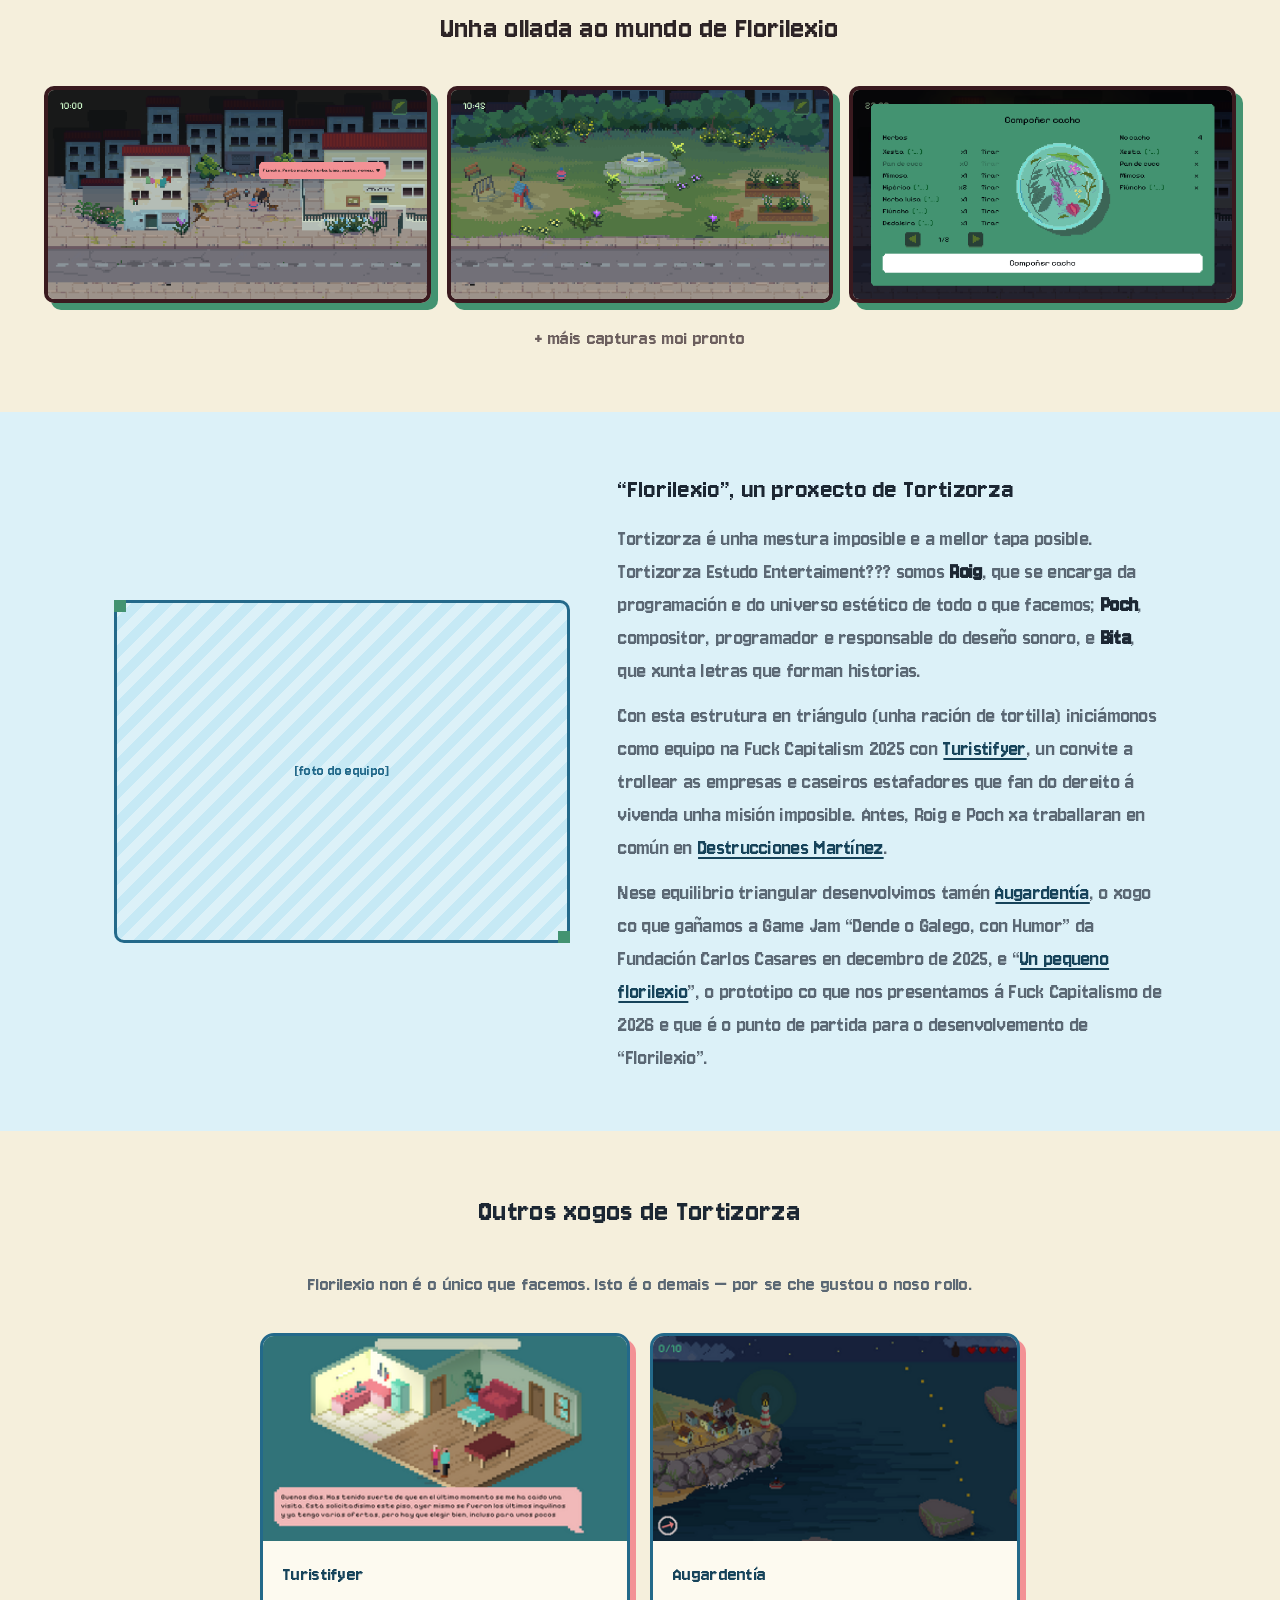
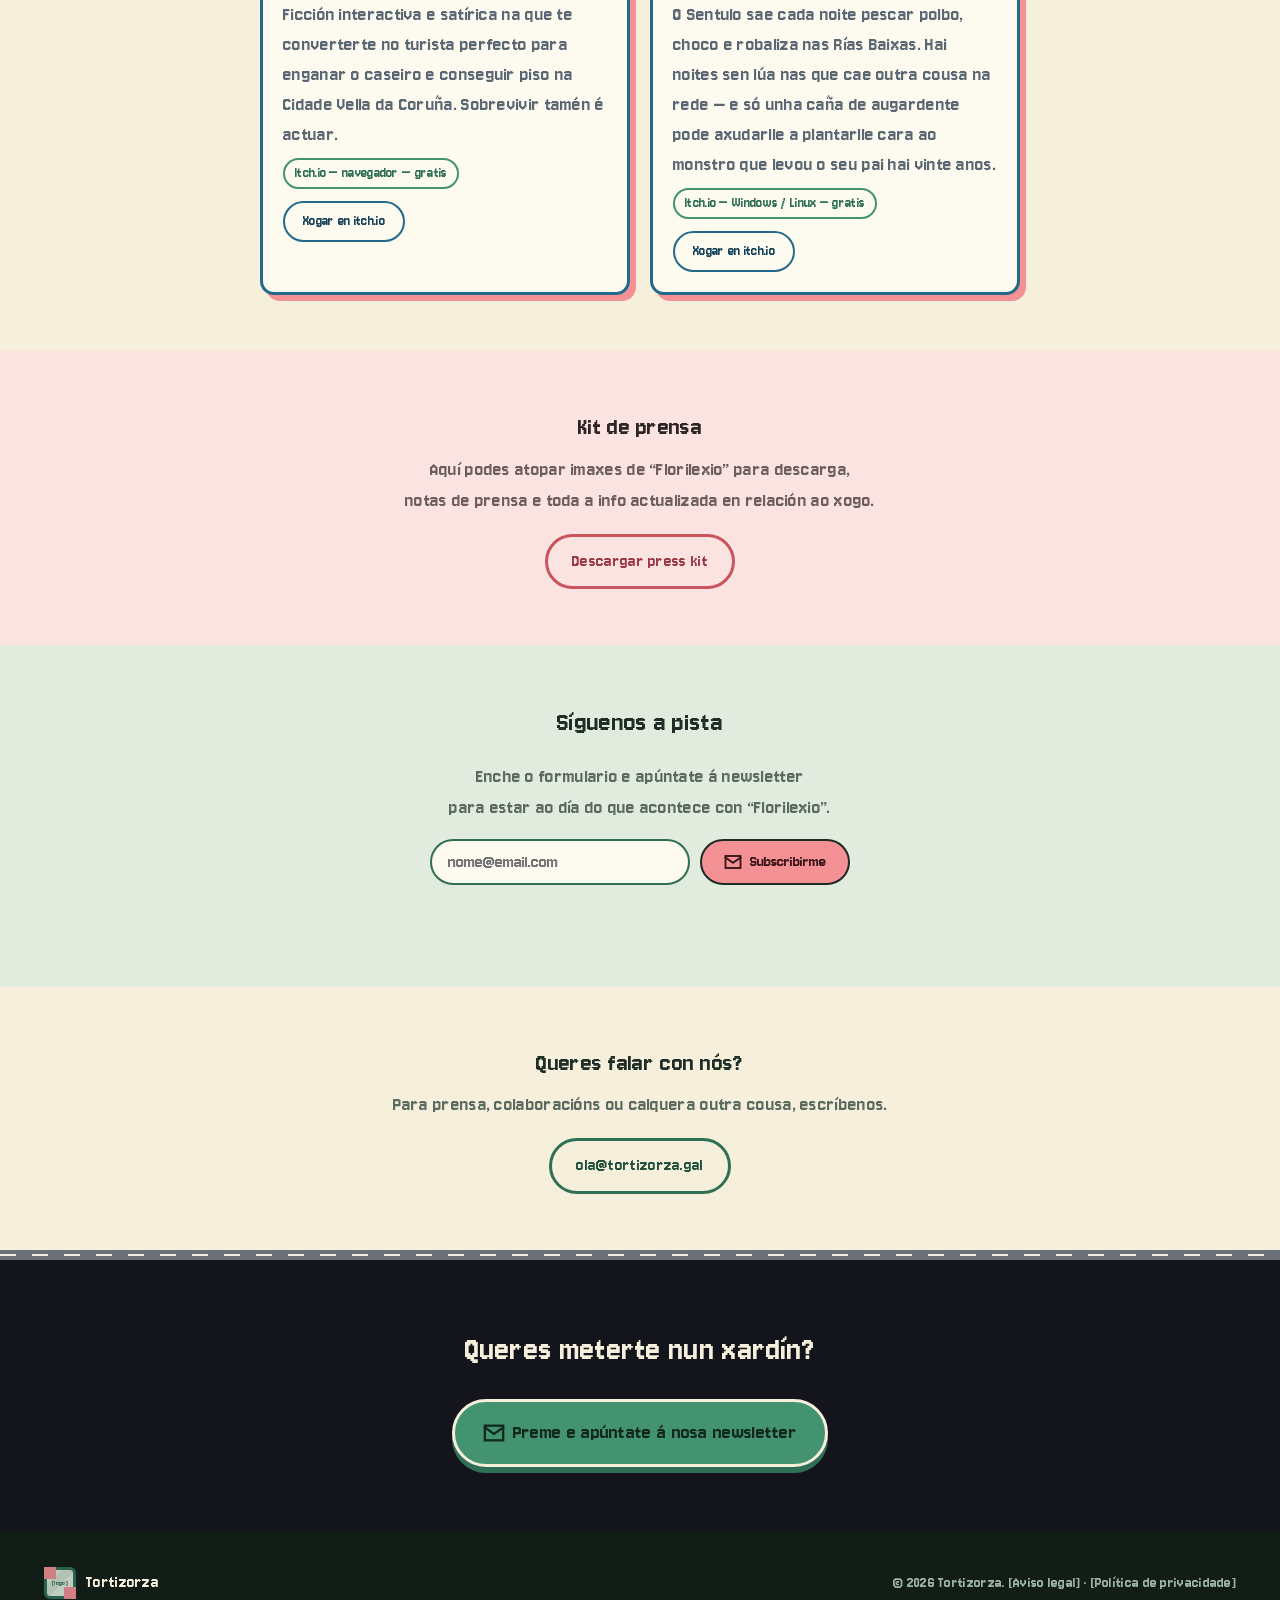
==== commit 1a668290: "Conecta o formulario da newsletter con Mailchimp O formulario envía a Mailchimp por JSONP (/subscrib" ====
--- a/v6/index.html
+++ b/v6/index.html
@@ -270,14 +270,17 @@
       <div class="container newsletter-wrap">
         <h2>Síguenos a pista</h2>
         <p>Enche o formulario e apúntate á newsletter<br>para estar ao día do que acontece con &ldquo;Florilexio&rdquo;.</p>
-        <form class="newsletter-form" action="#" method="post">
+        <form class="newsletter-form" id="newsletterForm" action="https://gal.us19.list-manage.com/subscribe/post?u=894085e80b18f789ca40e5253&amp;id=8b1e8e55d1&amp;f_id=0085c0e2f0" method="post" target="_blank">
           <label for="email" style="position:absolute;left:-9999px;">Correo electrónico</label>
-          <input type="email" id="email" name="email" placeholder="nome@email.com" required>
+          <input type="email" id="email" name="EMAIL" placeholder="nome@email.com" autocomplete="email" required>
+          <!-- Trampa para bots de Mailchimp: non borrar -->
+          <div style="position:absolute;left:-5000px;" aria-hidden="true"><input type="text" name="b_894085e80b18f789ca40e5253_8b1e8e55d1" tabindex="-1" value=""></div>
           <button type="submit" class="btn btn--cta btn--md">
             <svg width="18" height="18" viewBox="0 0 24 24" fill="none" stroke="currentColor" stroke-width="2.5" stroke-linecap="square" stroke-linejoin="miter" aria-hidden="true"><rect x="2" y="4" width="20" height="16"/><path d="M2 6l10 7 10-7"/></svg>
             Subscribirme
           </button>
         </form>
+        <p class="newsletter-status" id="newsletterStatus" role="status" aria-live="polite"></p>
         <!-- OCULTO (Discord)
         <a href="#" class="btn btn--dark">
           <svg width="18" height="18" viewBox="0 0 24 24" fill="currentColor"><path d="M19.3 5.3c-1.4-.6-2.8-1-4.3-1.3-.2.4-.4.8-.6 1.3-1.6-.2-3.1-.2-4.7 0-.2-.4-.4-.9-.6-1.3-1.5.3-2.9.7-4.3 1.3C2.4 9.1 1.7 12.8 2 16.5c1.7 1.3 3.4 2 5 2.5.4-.6.8-1.2 1.1-1.9-.6-.2-1.2-.5-1.7-.9.1-.1.3-.2.4-.3 3.3 1.5 6.9 1.5 10.2 0 .1.1.3.2.4.3-.5.4-1.1.6-1.7.9.3.7.7 1.3 1.1 1.9 1.6-.5 3.3-1.3 5-2.5.4-4.3-.7-8-2.5-11.2zM9 14.2c-.9 0-1.6-.9-1.6-1.9s.7-1.9 1.6-1.9 1.6.9 1.6 1.9-.7 1.9-1.6 1.9zm6 0c-.9 0-1.6-.9-1.6-1.9s.7-1.9 1.6-1.9 1.6.9 1.6 1.9-.7 1.9-1.6 1.9z"/></svg>
@@ -327,5 +330,6 @@
   </footer>
 
   <script src="../js/main.js"></script>
+  <script src="../js/newsletter.js"></script>
 </body>
 </html>
--- a/css/v6.css
+++ b/css/v6.css
@@ -48,3 +48,9 @@
   text-underline-offset: 3px;
 }
 .estudio-copy p a:hover { color: var(--teal); }
+
+/* Mensaxe do formulario da newsletter. */
+.newsletter-status { min-height: 1.5em; font-size: 19px; }
+.newsletter-status[data-kind="success"] { color: var(--teal-text); }
+.newsletter-status[data-kind="error"] { color: var(--pink-text); }
+.newsletter-form button[disabled] { opacity: .6; cursor: wait; }
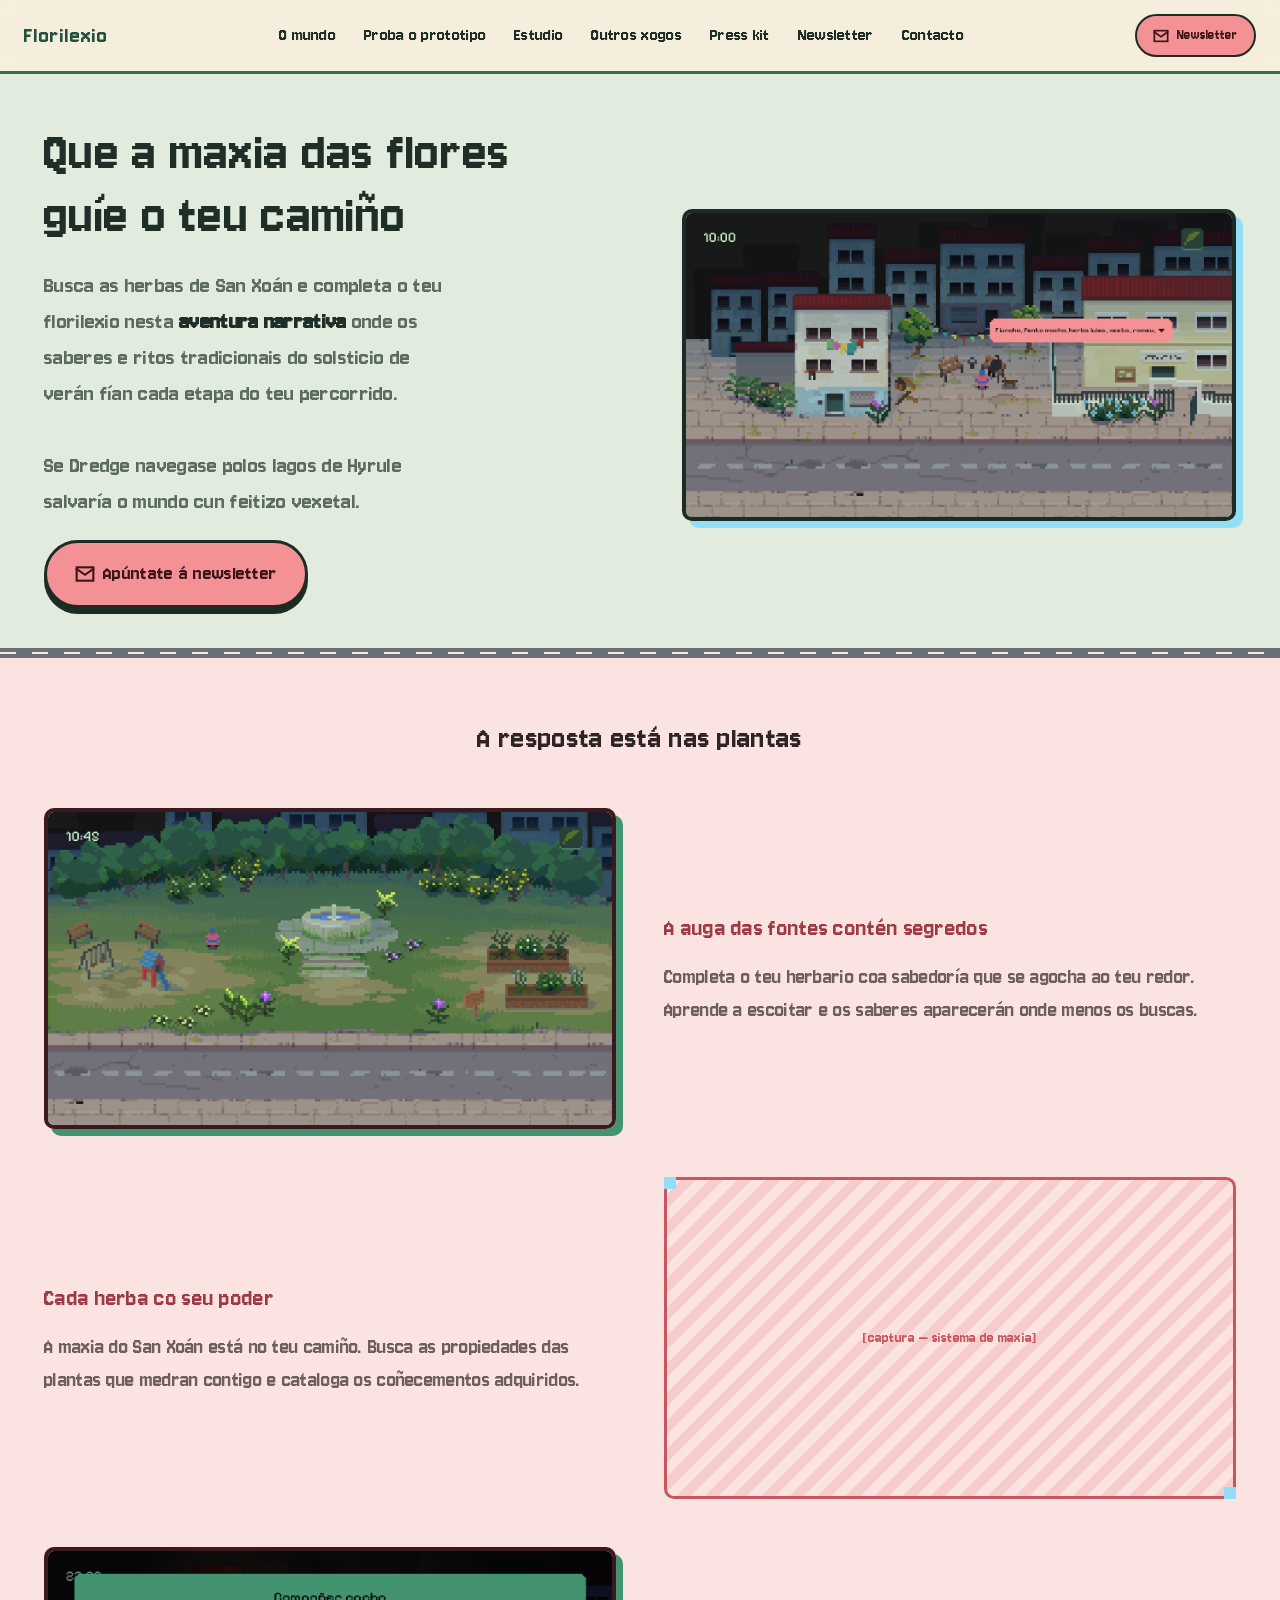
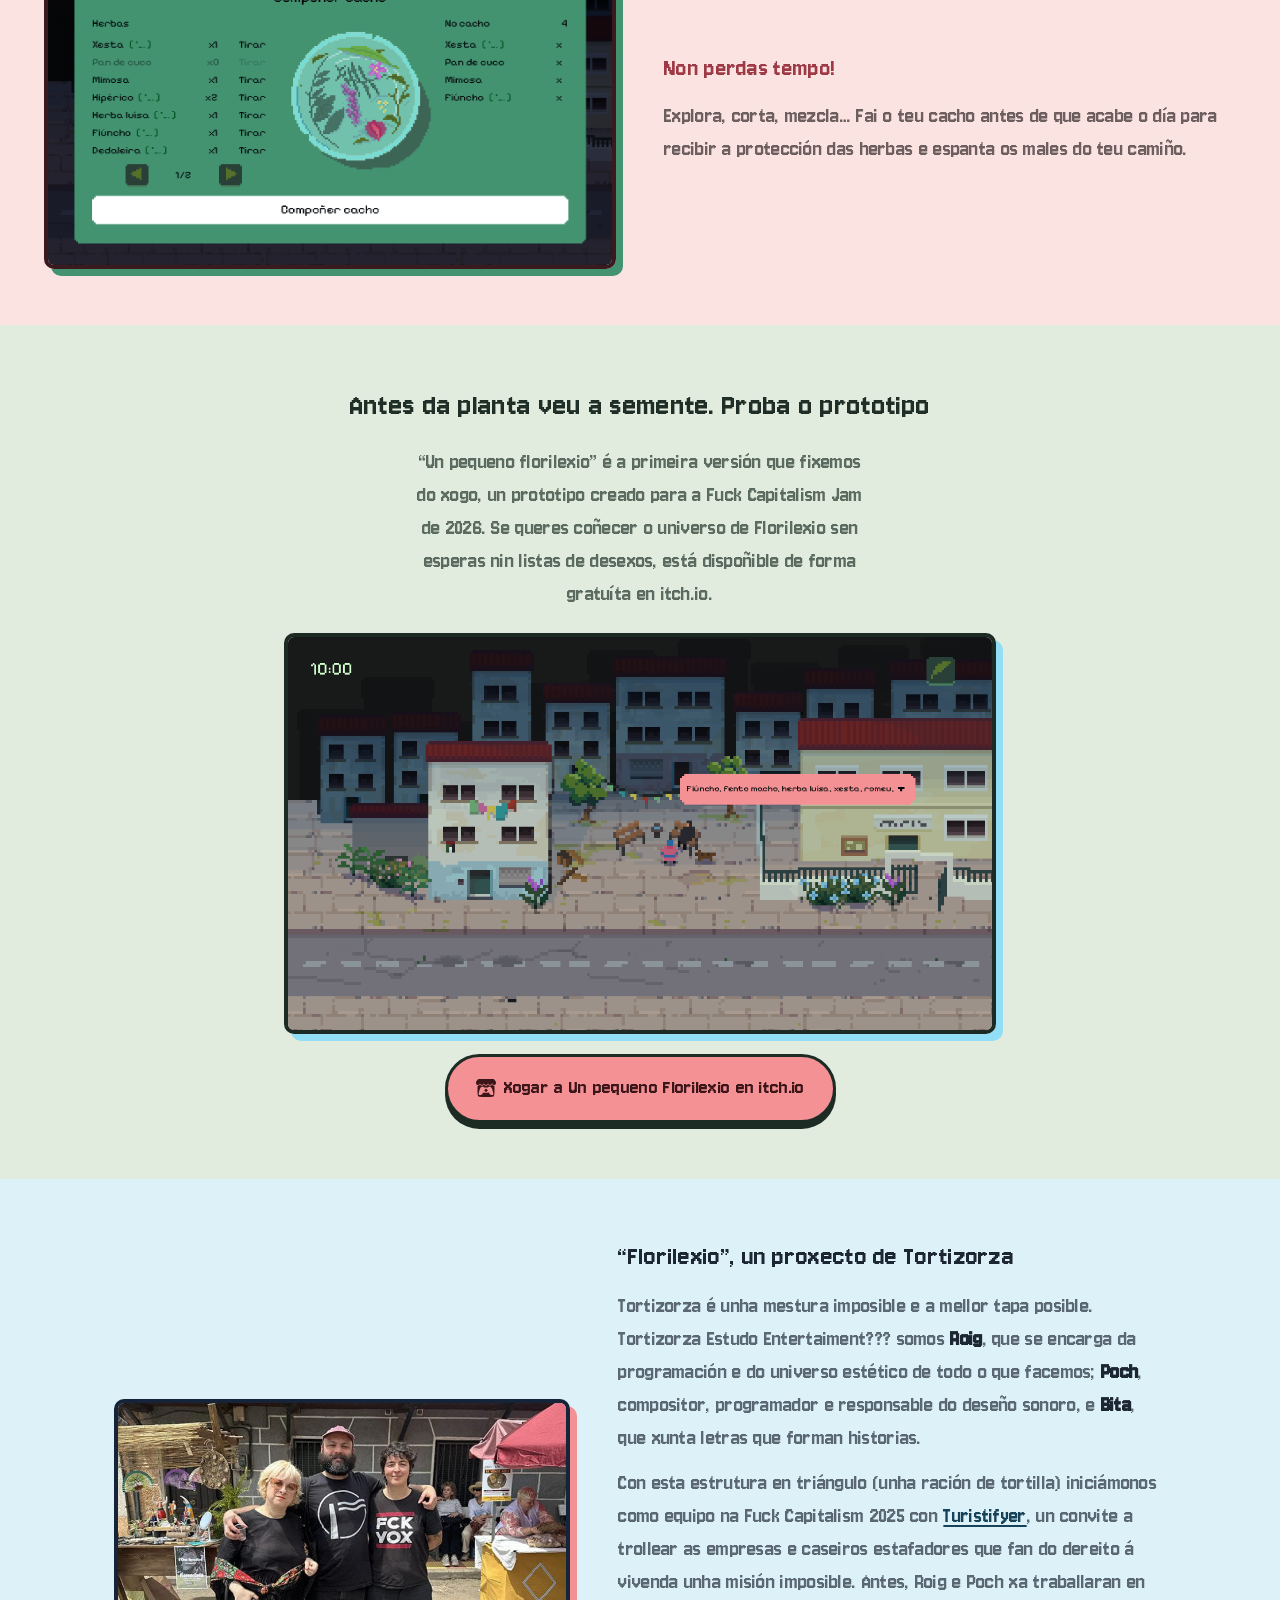
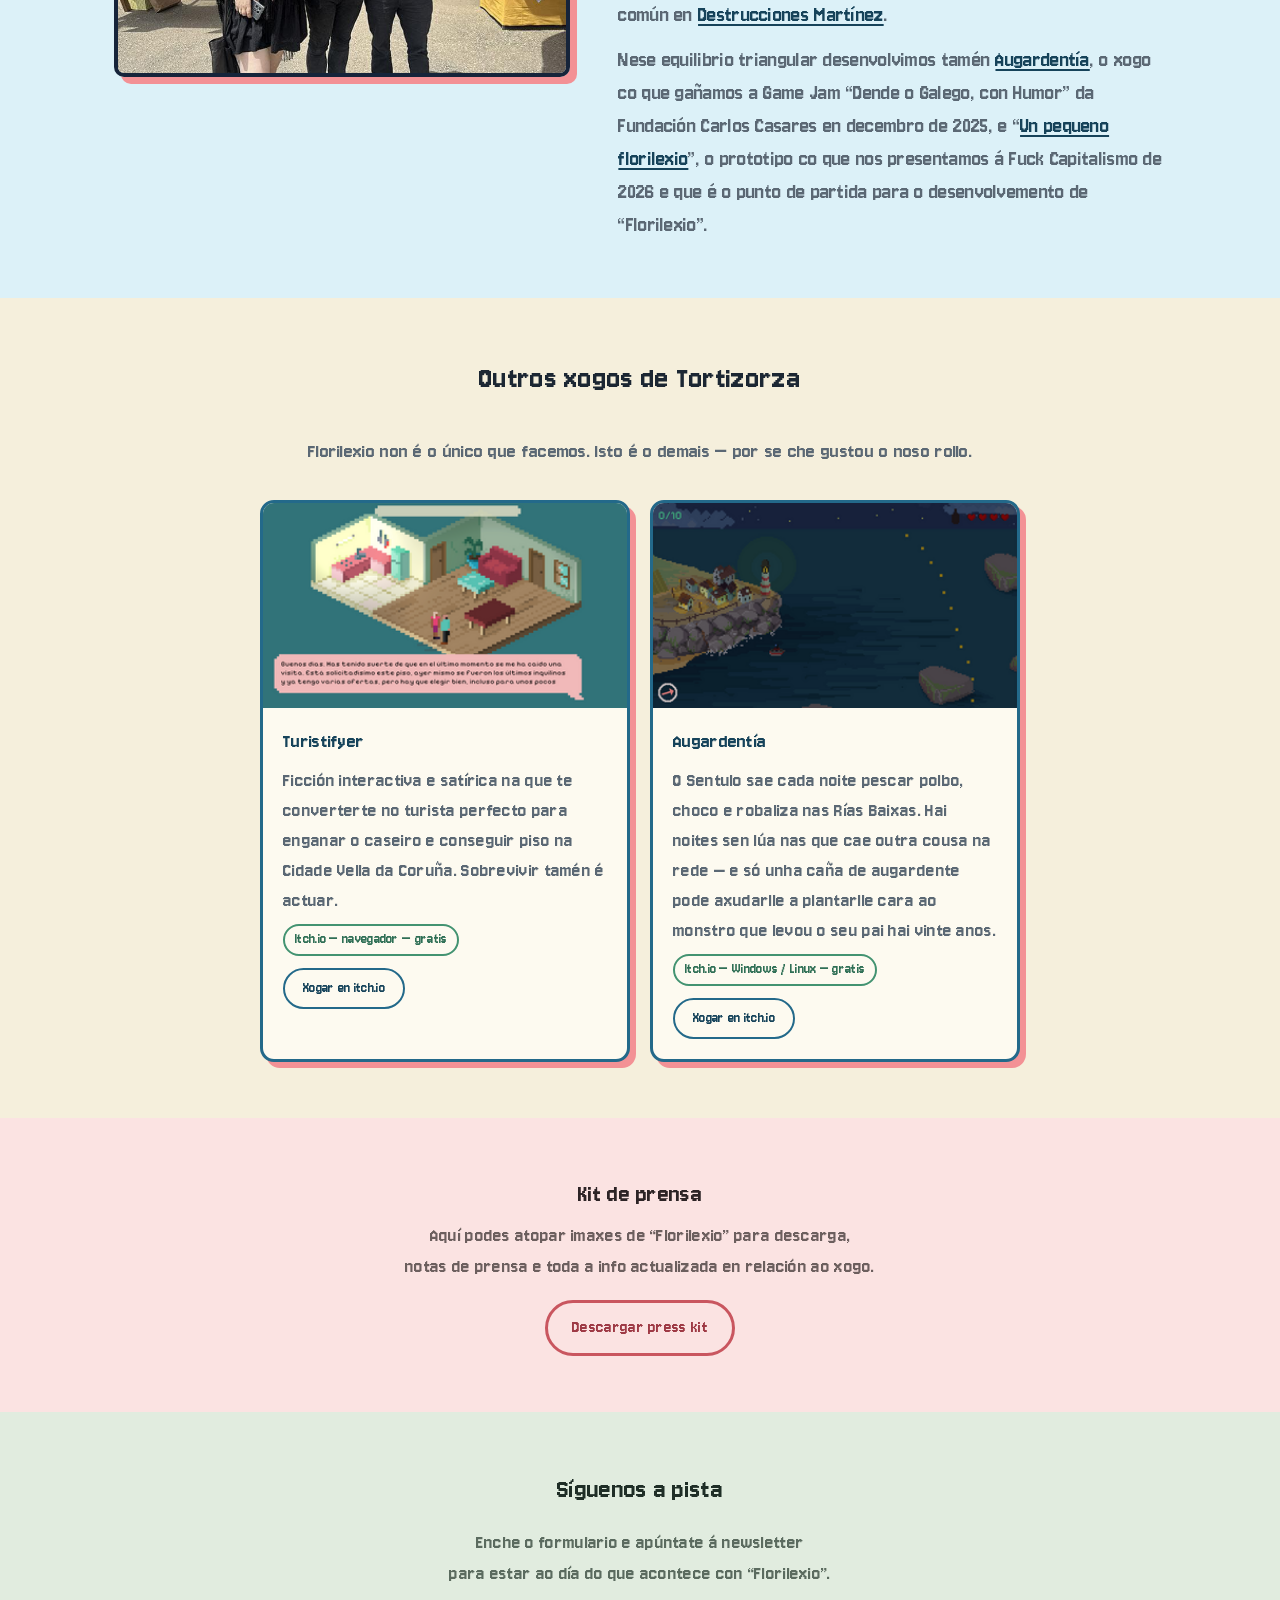
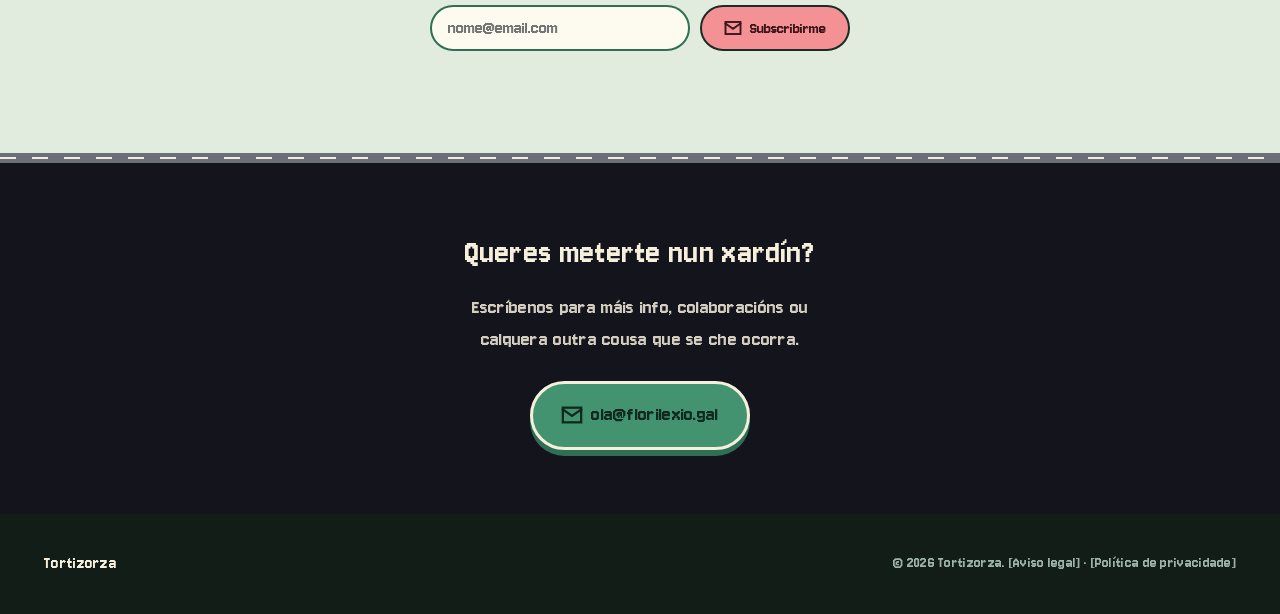
==== commit 18e71f2e: "Foto do equipo, contacto no peche e novas cores das seccións - Oculta os logos de proba e a galería;" ====
--- a/v6/index.html
+++ b/v6/index.html
@@ -17,7 +17,7 @@
 
   <header class="site-header">
     <div class="brand">
-      <div class="placeholder-box" style="width:40px;height:40px;border-radius:8px;font-size:8px;padding:2px;">[logo]</div>
+      <!-- OCULTO (logo de proba): <div class="placeholder-box" style="width:40px;height:40px;border-radius:8px;font-size:8px;padding:2px;">[logo]</div> -->
       <span class="brand-name">Florilexio</span>
     </div>
 
@@ -28,12 +28,11 @@
     <nav id="navLinks" class="nav-links" hidden>
       <a href="#mundo">O mundo</a>
       <a href="#proba-o-prototipo">Proba o prototipo</a>
-      <a href="#galeria">Galería</a>
       <a href="#estudio">Estudio</a>
       <a href="#outros-xogos">Outros xogos</a>
       <a href="#presskit">Press kit</a>
       <a href="#newsletter">Newsletter</a>
-      <a href="#contacto">Contacto</a>
+      <a href="#escribenos">Contacto</a>
     </nav>
 
     <div class="header-cta">
@@ -93,14 +92,14 @@
           </div>
           <div class="feature-copy">
             <h3>A auga das fontes contén segredos</h3>
-            <p>Completa o teu herbario coa sabedoría que se agocha ao teu redor.</p>
+            <p>Completa o teu herbario coa sabedoría que se agocha ao teu redor. Aprende a escoitar e os saberes aparecerán onde menos os buscas.</p>
           </div>
         </div>
 
         <div class="feature-row feature-row--reverse">
           <div class="feature-copy">
             <h3>Cada herba co seu poder</h3>
-            <p>Aprende a invocar a maxia do San Xoán.</p>
+            <p>A maxia do San Xoán está no teu camiño. Busca as propiedades das plantas que medran contigo e cataloga os coñecementos adquiridos.</p>
           </div>
           <div class="feature-media placeholder-box" style="aspect-ratio:16/9;">[captura &mdash; sistema de maxia]</div>
         </div>
@@ -111,19 +110,10 @@
           </div>
           <div class="feature-copy">
             <h3>Non perdas tempo!</h3>
-            <p>Explora, corta, cataloga&hellip; Fai o teu cacho antes de que acabe o día para recibir a protección das herbas.</p>
-          </div>
-        </div>
-
-        <div class="feature-row feature-row--reverse">
-          <div class="feature-copy">
-            <h3>Aprende a escoitar</h3>
-            <p>Os saberes máxicos están alí onde menos os buscas.</p>
-          </div>
-          <div class="feature-media shot-frame">
-            <img src="../images/screenshots/calle-noche.png" alt="Captura de Florilexio: unha rúa da vila de noite, cunha burbulla de diálogo listando nomes de herbas" width="1279" height="717" loading="lazy">
-          </div>
-        </div>
+            <p>Explora, corta, mezcla&hellip; Fai o teu cacho antes de que acabe o día para recibir a protección das herbas e espanta os males do teu camiño.</p>
+          </div>
+        </div>
+
       </div>
     </section>
 
@@ -142,7 +132,7 @@
       </div>
     </section>
 
-    <!-- GALERÍA -->
+    <!-- OCULTO (Unha ollada ao mundo de Florilexio): descomentar para recuperar
     <section class="section" id="galeria">
       <div class="container">
         <h2 class="section-title">Unha ollada ao mundo de Florilexio</h2>
@@ -154,6 +144,7 @@
         <p class="gallery-note">+ máis capturas moi pronto</p>
       </div>
     </section>
+    -->
 
     <!-- OCULTO (Isto sóache?): descomentar para recuperar
     <section class="section section--alt" id="para-quien">
@@ -191,7 +182,9 @@
     <!-- ESTUDIO -->
     <section class="section section--alt" id="estudio">
       <div class="container estudio-grid" style="max-width:1100px;">
-        <div class="placeholder-box estudio-photo">[foto do equipo]</div>
+        <div class="shot-frame estudio-photo">
+          <img src="../images/team.jpg" alt="O equipo de Tortizorza: tres persoas posando xuntas nunha feira ao aire libre" width="780" height="470" loading="lazy">
+        </div>
         <div class="estudio-copy">
           <h2>&ldquo;Florilexio&rdquo;, un proxecto de Tortizorza</h2>
           <p>Tortizorza é unha mestura imposible e a mellor tapa posible. Tortizorza Estudo Entertaiment??? somos <strong>Roig</strong>, que se encarga da programación e do universo estético de todo o que facemos; <strong>Poch</strong>, compositor, programador e responsable do deseño sonoro, e <strong>Bita</strong>, que xunta letras que forman historias.</p>
@@ -290,22 +283,16 @@
       </div>
     </section>
 
-    <!-- CONTACTO -->
-    <section class="section presskit-wrap" id="contacto">
-      <h2>Queres falar con nós?</h2>
-      <p>Para prensa, colaboracións ou calquera outra cousa, escríbenos.</p>
-      <a href="mailto:ola@tortizorza.gal" class="btn btn--ghost">ola@tortizorza.gal</a>
-    </section>
-
     <div class="road-divider"></div>
 
     <!-- CTA FINAL -->
-    <section class="cta-final">
+    <section class="cta-final" id="escribenos">
       <div class="container">
         <h2>Queres meterte nun xardín?</h2>
-        <a href="#newsletter" class="btn btn--cta btn--lg">
+        <p>Escríbenos para máis info, colaboracións ou calquera outra cousa que se che ocorra.</p>
+        <a href="mailto:ola@florilexio.gal" class="btn btn--cta btn--lg">
           <svg width="22" height="22" viewBox="0 0 24 24" fill="none" stroke="currentColor" stroke-width="2.5" stroke-linecap="square" stroke-linejoin="miter" aria-hidden="true"><rect x="2" y="4" width="20" height="16"/><path d="M2 6l10 7 10-7"/></svg>
-          Preme e apúntate á nosa newsletter
+          ola@florilexio.gal
         </a>
       </div>
     </section>
@@ -315,7 +302,7 @@
   <footer class="site-footer">
     <div class="container footer-inner">
       <div class="footer-brand">
-        <div class="placeholder-box" style="width:32px;height:32px;border-radius:6px;font-size:7px;padding:2px;opacity:.85;">[logo]</div>
+        <!-- OCULTO (logo de proba): <div class="placeholder-box" style="width:32px;height:32px;border-radius:6px;font-size:7px;padding:2px;opacity:.85;">[logo]</div> -->
         <span>Tortizorza</span>
       </div>
       <!-- OCULTO (redes sociais)
--- a/css/v6.css
+++ b/css/v6.css
@@ -54,3 +54,69 @@
 .newsletter-status[data-kind="success"] { color: var(--teal-text); }
 .newsletter-status[data-kind="error"] { color: var(--pink-text); }
 .newsletter-form button[disabled] { opacity: .6; cursor: wait; }
+
+/* Texto do CTA final (contacto). */
+.cta-final h2 { margin-bottom: 12px; }
+.cta-final p { font-size: 21px; line-height: 1.5; color: var(--on-dark); opacity: .85; max-width: 46ch; margin: 0 auto 26px; }
+
+/* Foto do equipo: mantén a proporción da imaxe en vez do 4:3 da caixa. */
+.estudio-photo.shot-frame { aspect-ratio: auto; }
+
+/* ---------- Cores das seccións ----------
+   Hero verde · A resposta rosa · Prototipo verde · (Galería oculta) ·
+   Estudo azul · Outros xogos beixe · Kit de prensa rosa · Newsletter verde.
+   Sobrescriben as paletas de v5.css por sección. */
+
+/* Hero: fondo verde (xa usa a paleta verde). */
+.hero { background: var(--cream-alt); }
+
+/* A resposta está nas plantas: paleta rosa (copia de v5.css). */
+#mundo {
+  --ink-night: #3a1a1f;
+  --ink-night-deep: #2a1216;
+  --teal: #b8434d;
+  --teal-deep: #c9565f;
+  --teal-text: #9e3a45;
+  --cream-alt: #fbe3e2;
+  --cream-card: #fffaf3;
+  --terracotta: #439371;
+  --pink-text: #2f7a5b;
+  --amber: #92def6;
+  --amber-deep: #237aa0;
+  --text: #2d2426;
+  --text-soft: #4a3b3e;
+  --text-muted: #66575a;
+  --cta-text: #0f2e3a;
+  --stripe: #f6cccd;
+  --card-text: #3d2f32;
+  --card-shadow: #439371;
+  --frame-shadow: #439371;
+  --icon-a: #c9565f;
+  --icon-b: #439371;
+  color: var(--text);
+}
+
+/* Proba o prototipo: paleta verde (copia de v5.css). */
+#proba-o-prototipo {
+  --ink-night: #1c2b24;
+  --ink-night-deep: #121d18;
+  --teal: #439371;
+  --teal-deep: #2f6f55;
+  --teal-text: #23513f;
+  --cream-alt: #e1ecdf;
+  --cream-card: #fdfaf0;
+  --terracotta: #5fbfe0;
+  --pink-text: #c0505a;
+  --amber: #f39195;
+  --amber-deep: #b8505a;
+  --text: #1f2e27;
+  --text-soft: #354a40;
+  --text-muted: #4f6358;
+  --cta-text: #3b1518;
+  --stripe: #cfe0cf;
+  --card-shadow: #92def6;
+  --frame-shadow: #92def6;
+  --icon-a: #2f6f55;
+  --icon-b: #3aa5cf;
+  color: var(--text);
+}
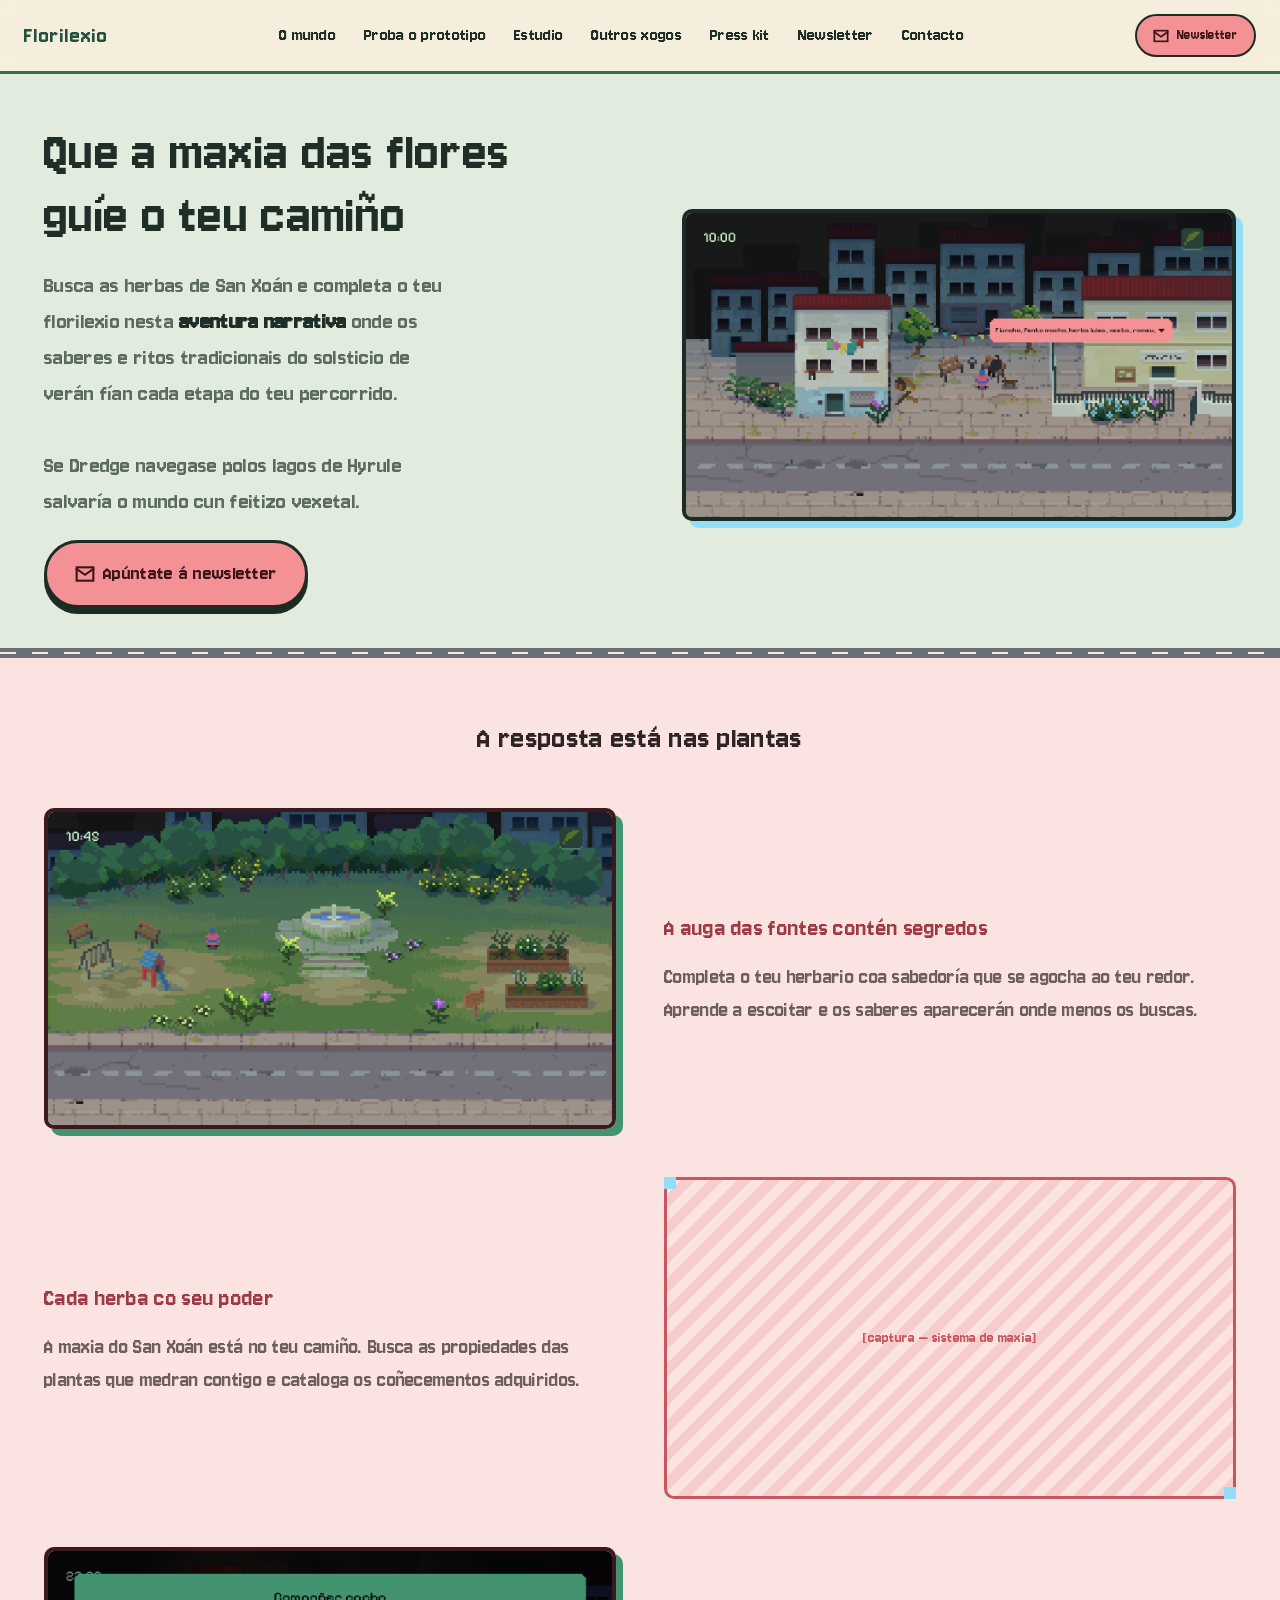
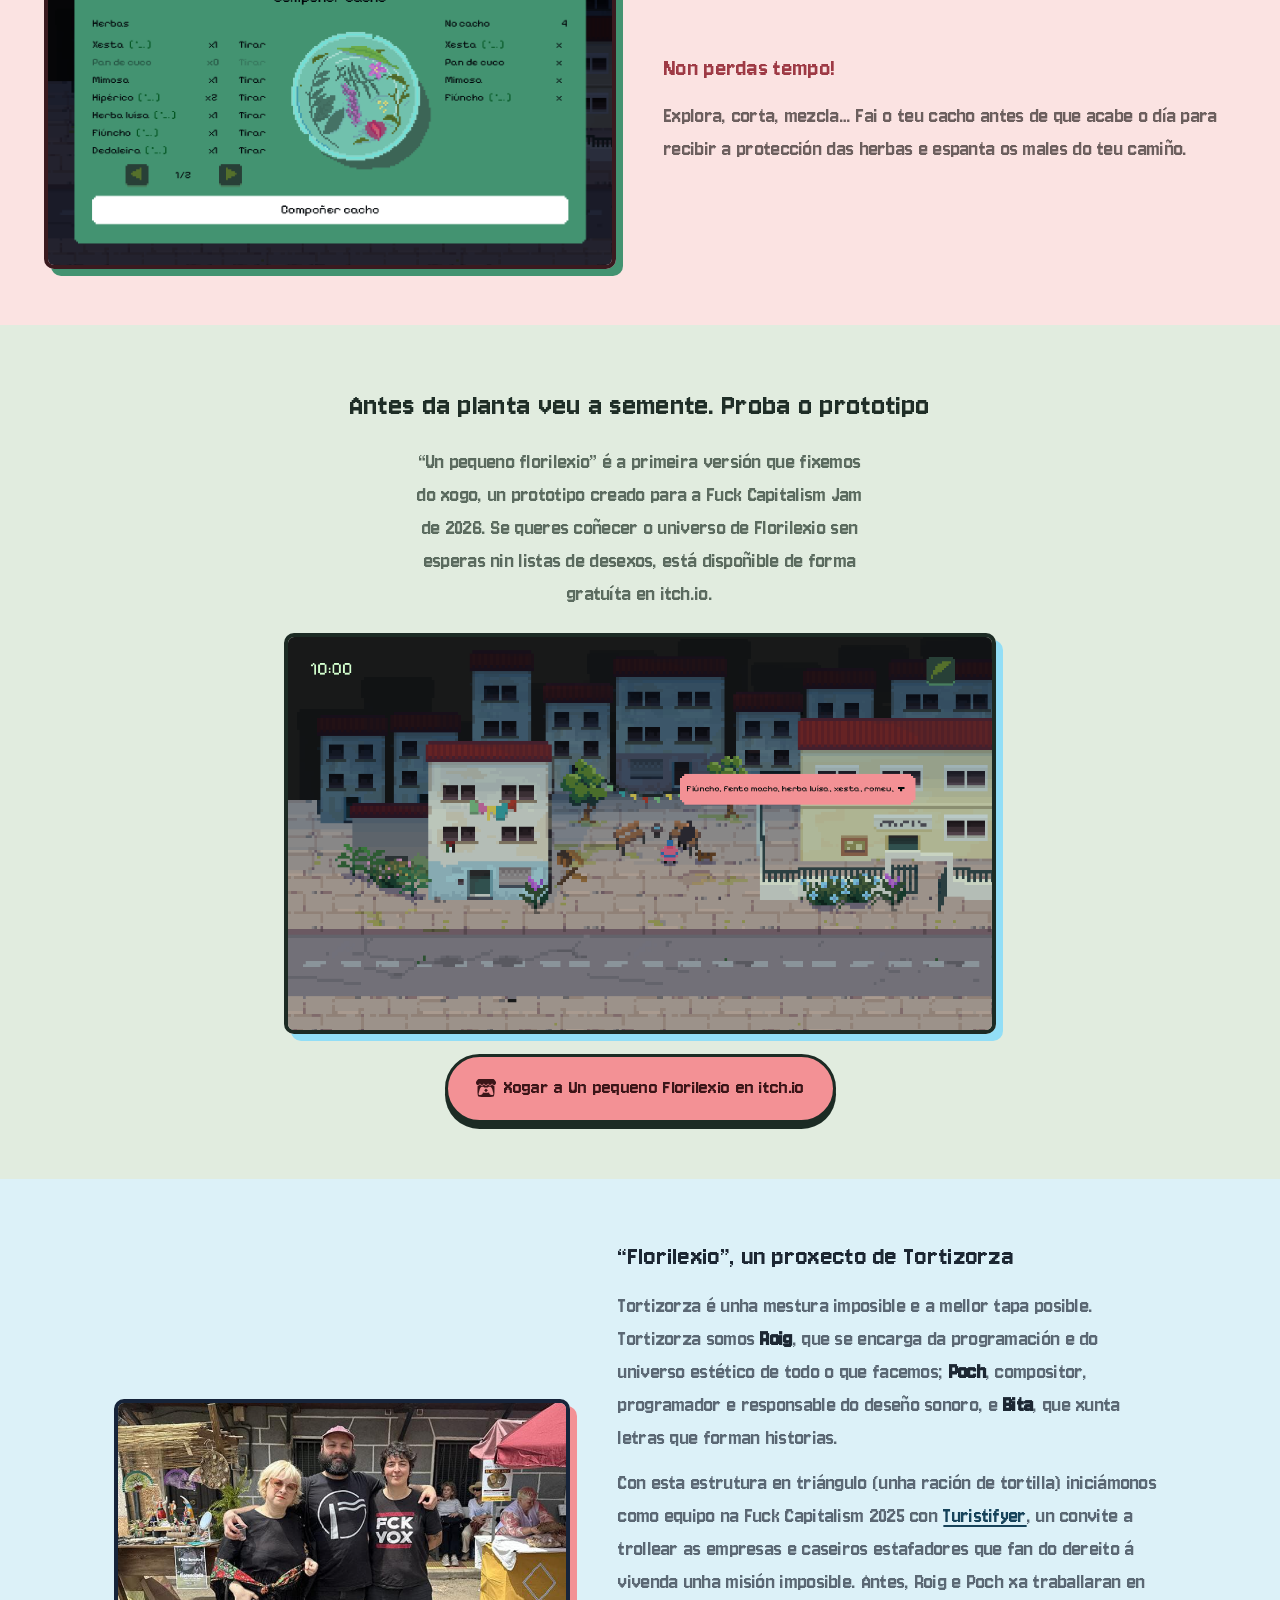
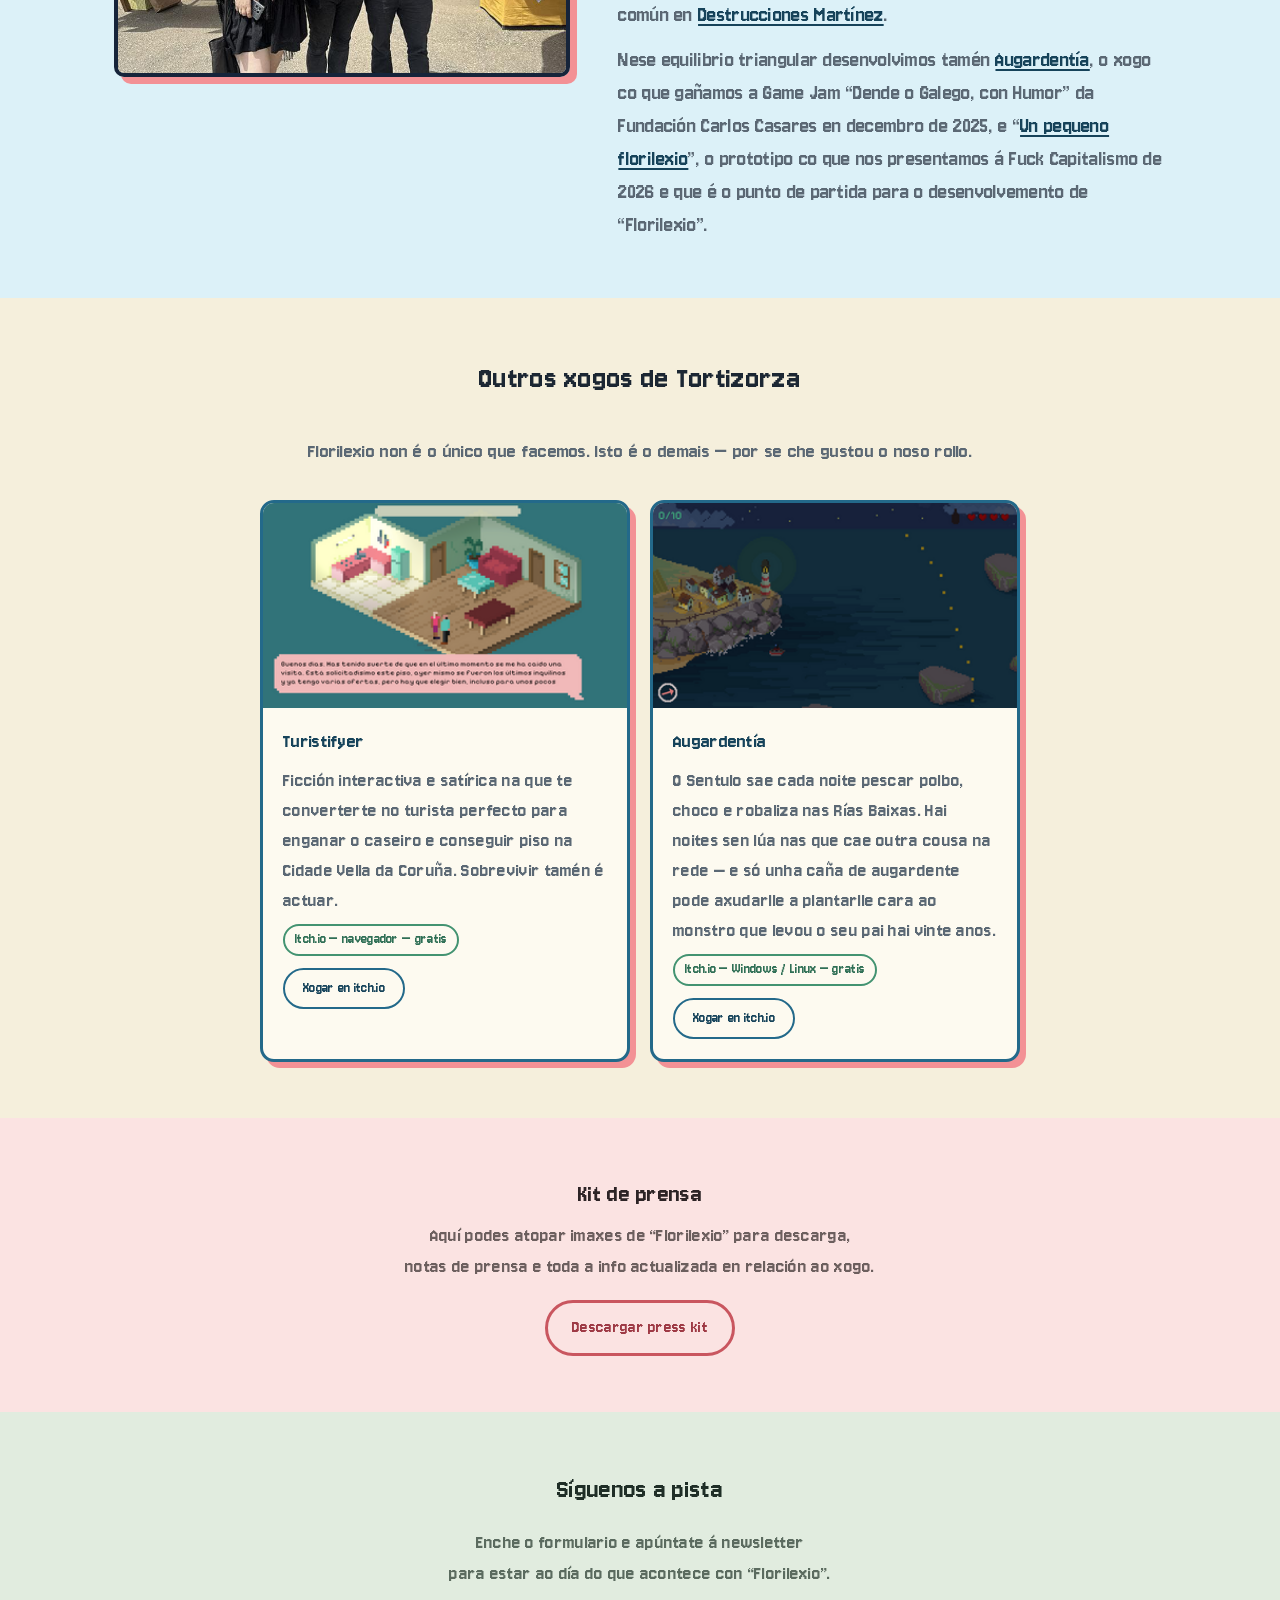
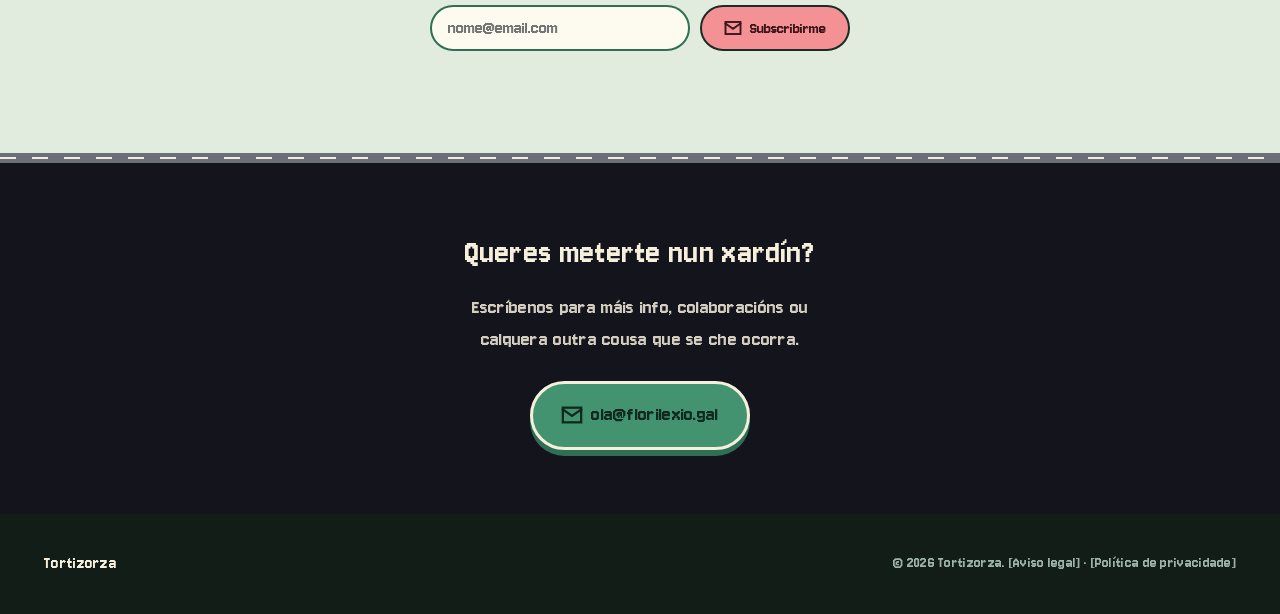
==== commit 81bcddf5: "Simplifica o nome do estudo no texto de Tortizorza Co-Authored-By: Claude Opus 5.5 <noreply@anthropi" ====
--- a/v6/index.html
+++ b/v6/index.html
@@ -187,7 +187,7 @@
         </div>
         <div class="estudio-copy">
           <h2>&ldquo;Florilexio&rdquo;, un proxecto de Tortizorza</h2>
-          <p>Tortizorza é unha mestura imposible e a mellor tapa posible. Tortizorza Estudo Entertaiment??? somos <strong>Roig</strong>, que se encarga da programación e do universo estético de todo o que facemos; <strong>Poch</strong>, compositor, programador e responsable do deseño sonoro, e <strong>Bita</strong>, que xunta letras que forman historias.</p>
+          <p>Tortizorza é unha mestura imposible e a mellor tapa posible. Tortizorza somos <strong>Roig</strong>, que se encarga da programación e do universo estético de todo o que facemos; <strong>Poch</strong>, compositor, programador e responsable do deseño sonoro, e <strong>Bita</strong>, que xunta letras que forman historias.</p>
           <p>Con esta estrutura en triángulo (unha ración de tortilla) iniciámonos como equipo na Fuck Capitalism 2025 con <a href="https://aroig.itch.io/turistifyer" target="_blank" rel="noopener">Turistifyer</a>, un convite a trollear as empresas e caseiros estafadores que fan do dereito á vivenda unha misión imposible. Antes, Roig e Poch xa traballaran en común en <a href="https://aroig.itch.io/destrucciones-martinez" target="_blank" rel="noopener">Destrucciones Martínez</a>.</p>
           <p>Nese equilibrio triangular desenvolvimos tamén <a href="https://aroig.itch.io/augardentia" target="_blank" rel="noopener">Augardentía</a>, o xogo co que gañamos a Game Jam &ldquo;Dende o Galego, con Humor&rdquo; da Fundación Carlos Casares en decembro de 2025, e &ldquo;<a href="https://aroig.itch.io/un-pequeno-florilexio" target="_blank" rel="noopener">Un pequeno florilexio</a>&rdquo;, o prototipo co que nos presentamos á Fuck Capitalismo de 2026 e que é o punto de partida para o desenvolvemento de &ldquo;Florilexio&rdquo;.</p>
         </div>
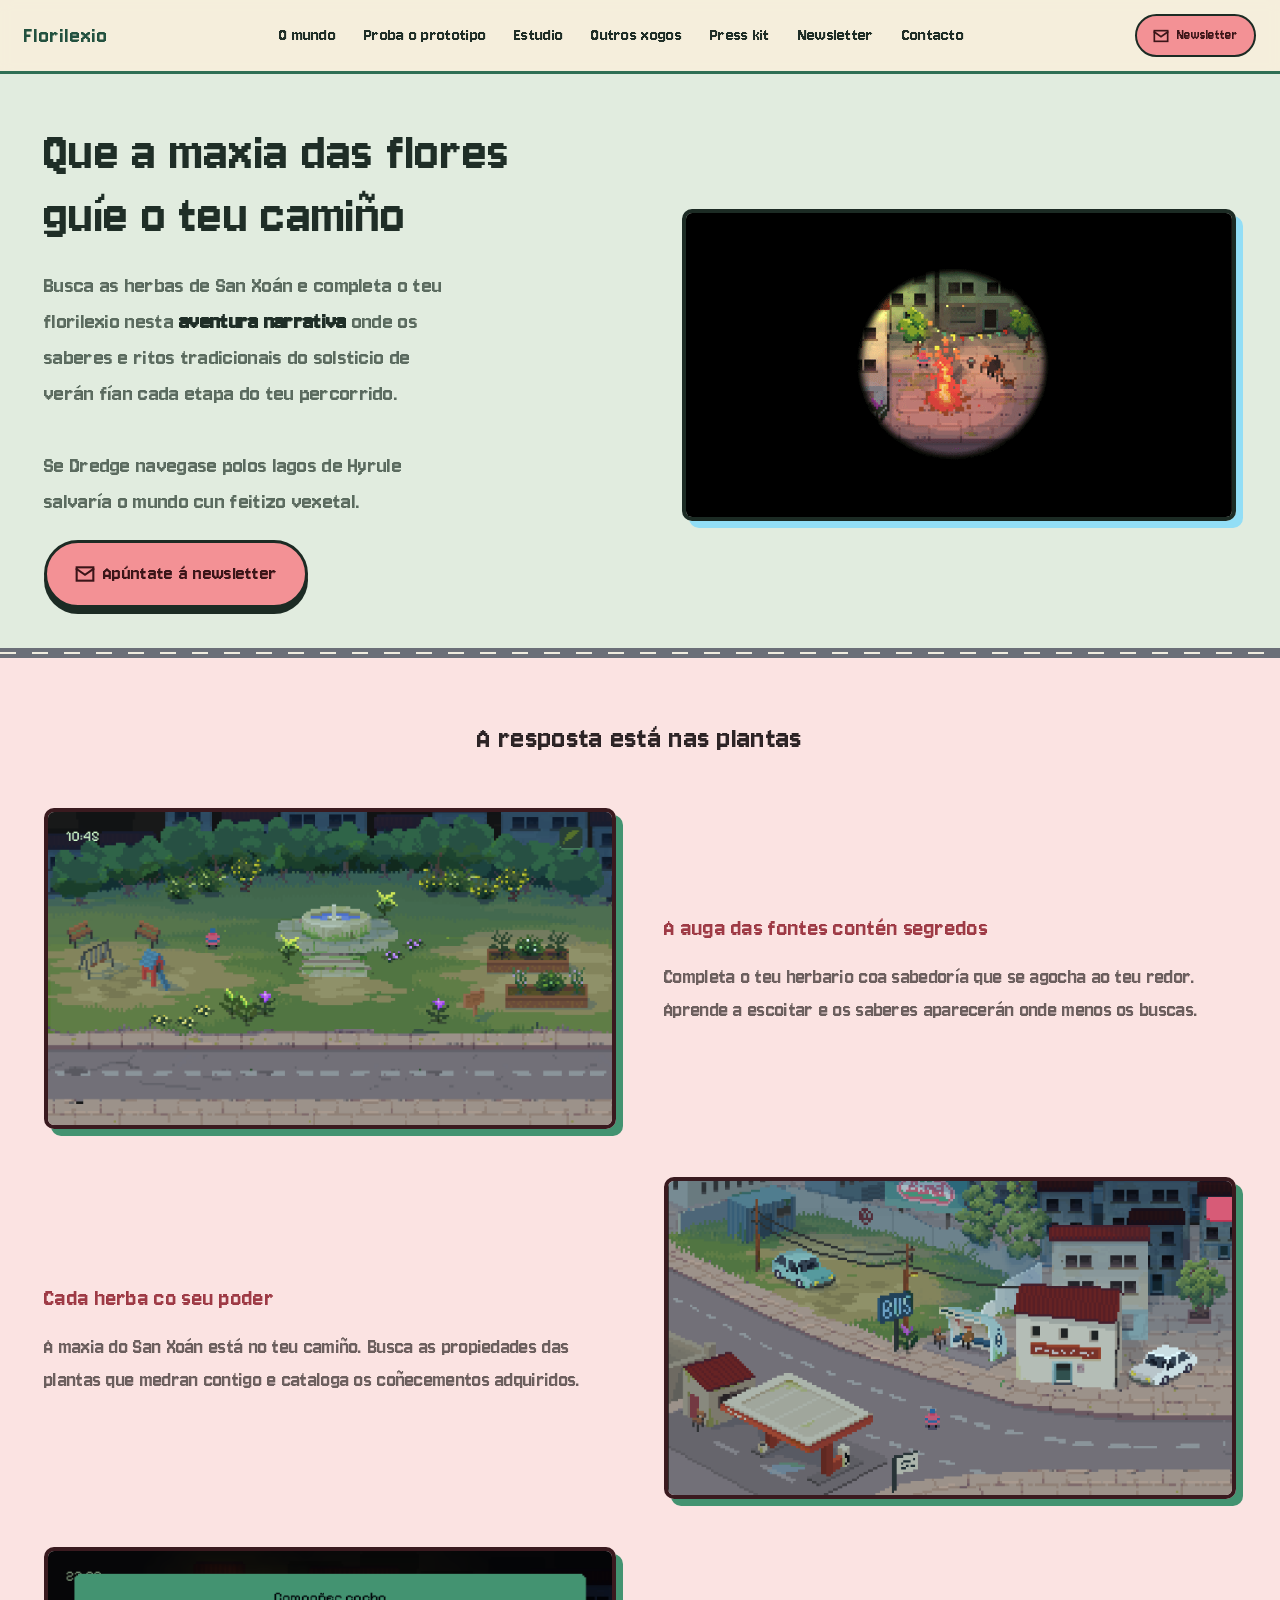
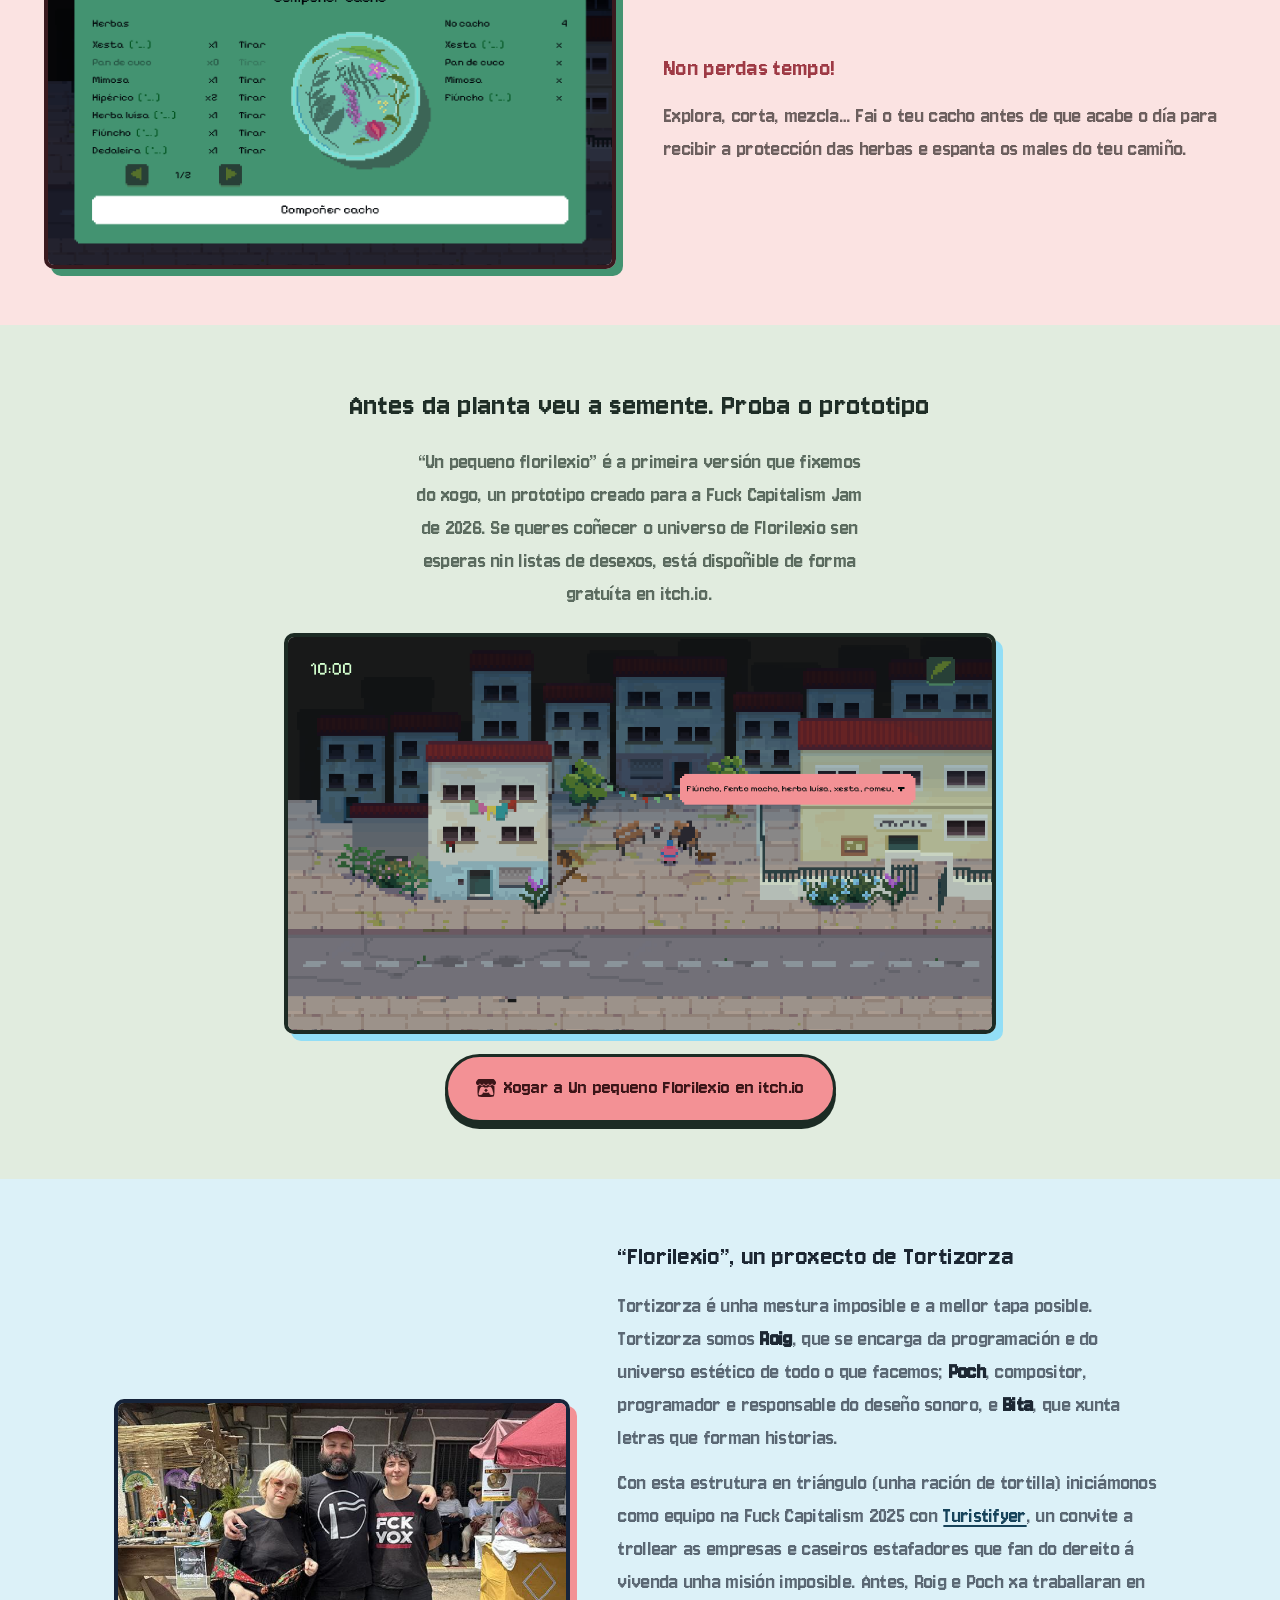
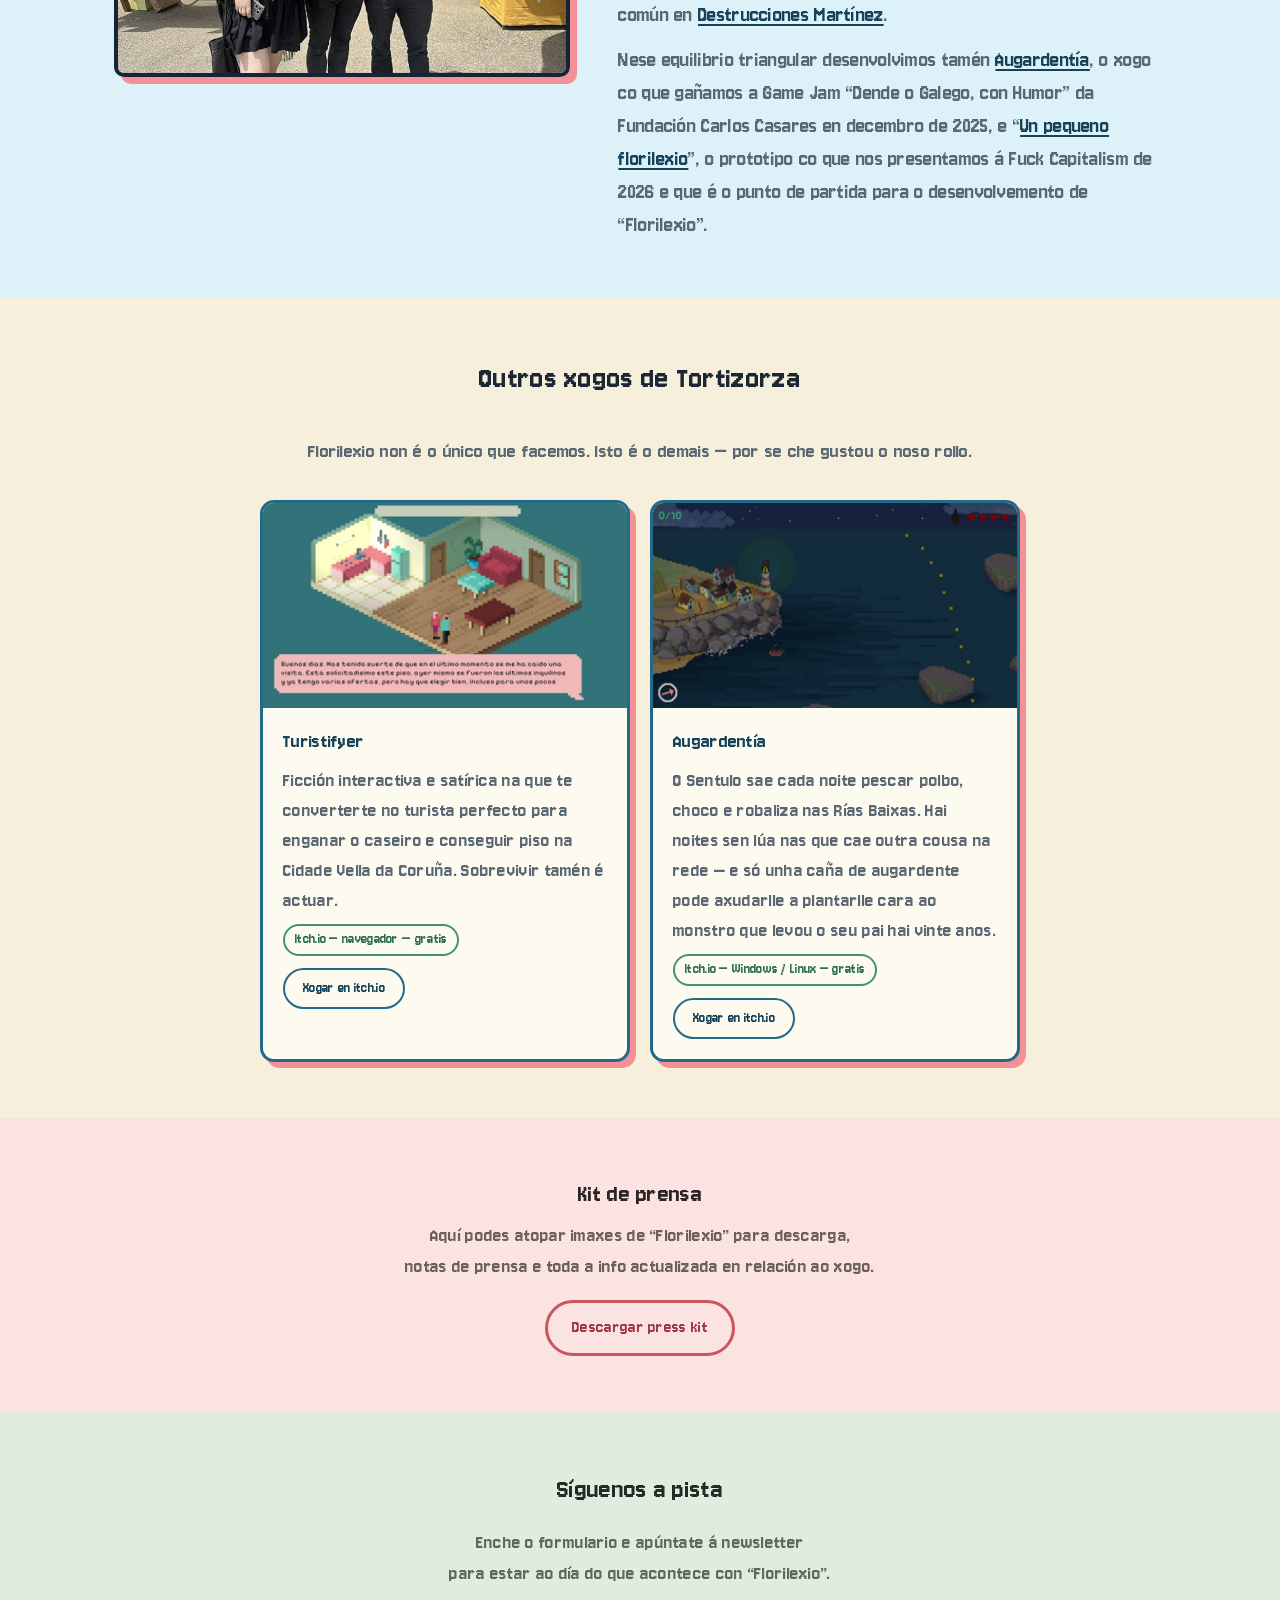
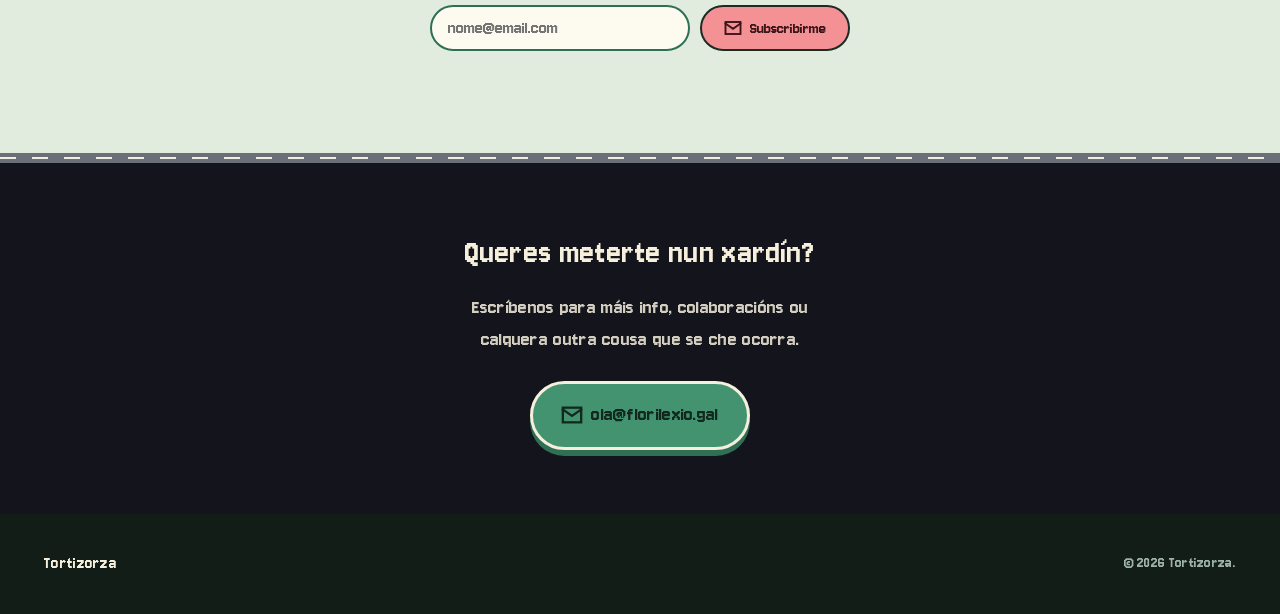
==== commit 0d717fc6: "Kit de prensa descargable, novas imaxes e retoques de texto - O botón do kit de prensa descarga file" ====
--- a/v6/index.html
+++ b/v6/index.html
@@ -61,7 +61,7 @@
           </div>
         </div>
         <div class="shot-frame">
-          <img src="../images/screenshots/calle-noche.png" alt="Captura de Florilexio: unha rúa da vila de noite, cunha burbulla de diálogo listando nomes de herbas" width="1279" height="717">
+          <img src="../images/screenshots/fogueira.gif" alt="Animación de Florilexio: unha fogueira de San Xoán ardendo nunha praza da vila" width="800" height="446">
         </div>
       </div>
     </section>
@@ -101,7 +101,9 @@
             <h3>Cada herba co seu poder</h3>
             <p>A maxia do San Xoán está no teu camiño. Busca as propiedades das plantas que medran contigo e cataloga os coñecementos adquiridos.</p>
           </div>
-          <div class="feature-media placeholder-box" style="aspect-ratio:16/9;">[captura &mdash; sistema de maxia]</div>
+          <div class="feature-media shot-frame">
+            <img src="../images/screenshots/descampado.png" alt="Captura de Florilexio: un descampado á beira da estrada, cunha parada de autobús e unha gasolineira" width="1701" height="955" loading="lazy">
+          </div>
         </div>
 
         <div class="feature-row">
@@ -189,7 +191,7 @@
           <h2>&ldquo;Florilexio&rdquo;, un proxecto de Tortizorza</h2>
           <p>Tortizorza é unha mestura imposible e a mellor tapa posible. Tortizorza somos <strong>Roig</strong>, que se encarga da programación e do universo estético de todo o que facemos; <strong>Poch</strong>, compositor, programador e responsable do deseño sonoro, e <strong>Bita</strong>, que xunta letras que forman historias.</p>
           <p>Con esta estrutura en triángulo (unha ración de tortilla) iniciámonos como equipo na Fuck Capitalism 2025 con <a href="https://aroig.itch.io/turistifyer" target="_blank" rel="noopener">Turistifyer</a>, un convite a trollear as empresas e caseiros estafadores que fan do dereito á vivenda unha misión imposible. Antes, Roig e Poch xa traballaran en común en <a href="https://aroig.itch.io/destrucciones-martinez" target="_blank" rel="noopener">Destrucciones Martínez</a>.</p>
-          <p>Nese equilibrio triangular desenvolvimos tamén <a href="https://aroig.itch.io/augardentia" target="_blank" rel="noopener">Augardentía</a>, o xogo co que gañamos a Game Jam &ldquo;Dende o Galego, con Humor&rdquo; da Fundación Carlos Casares en decembro de 2025, e &ldquo;<a href="https://aroig.itch.io/un-pequeno-florilexio" target="_blank" rel="noopener">Un pequeno florilexio</a>&rdquo;, o prototipo co que nos presentamos á Fuck Capitalismo de 2026 e que é o punto de partida para o desenvolvemento de &ldquo;Florilexio&rdquo;.</p>
+          <p>Nese equilibrio triangular desenvolvimos tamén <a href="https://aroig.itch.io/augardentia" target="_blank" rel="noopener">Augardentía</a>, o xogo co que gañamos a Game Jam &ldquo;Dende o Galego, con Humor&rdquo; da Fundación Carlos Casares en decembro de 2025, e &ldquo;<a href="https://aroig.itch.io/un-pequeno-florilexio" target="_blank" rel="noopener">Un pequeno florilexio</a>&rdquo;, o prototipo co que nos presentamos á Fuck Capitalism de 2026 e que é o punto de partida para o desenvolvemento de &ldquo;Florilexio&rdquo;.</p>
         </div>
       </div>
     </section>
@@ -254,7 +256,7 @@
       <div class="container presskit-wrap">
         <h2>Kit de prensa</h2>
         <p>Aquí podes atopar imaxes de &ldquo;Florilexio&rdquo; para descarga,<br>notas de prensa e toda a info actualizada en relación ao xogo.</p>
-        <a href="#" class="btn btn--ghost">Descargar press kit</a>
+        <a href="../files/kit_prensa.zip" class="btn btn--ghost" download>Descargar press kit</a>
       </div>
     </section>
 
@@ -312,7 +314,7 @@
         <a href="#" aria-label="TikTok"><svg width="20" height="20" viewBox="0 0 24 24" fill="currentColor"><path d="M16.6 5.8c-1-.7-1.6-1.8-1.7-3H12v13.4c0 1.4-1.1 2.5-2.5 2.5S7 17.6 7 16.2s1.1-2.5 2.5-2.5c.3 0 .5 0 .8.1v-2.9c-.3 0-.5-.1-.8-.1-3 0-5.4 2.4-5.4 5.4S6.5 21.6 9.5 21.6s5.4-2.4 5.4-5.4V9.1c1.1.8 2.5 1.3 4 1.3V7.5c-.8 0-1.6-.2-2.3-.6z"/></svg></a>
       </div>
       -->
-      <p class="legal">&copy; 2026 Tortizorza. [Aviso legal] &middot; [Política de privacidade]</p>
+      <p class="legal">&copy; 2026 Tortizorza.</p>
     </div>
   </footer>
 
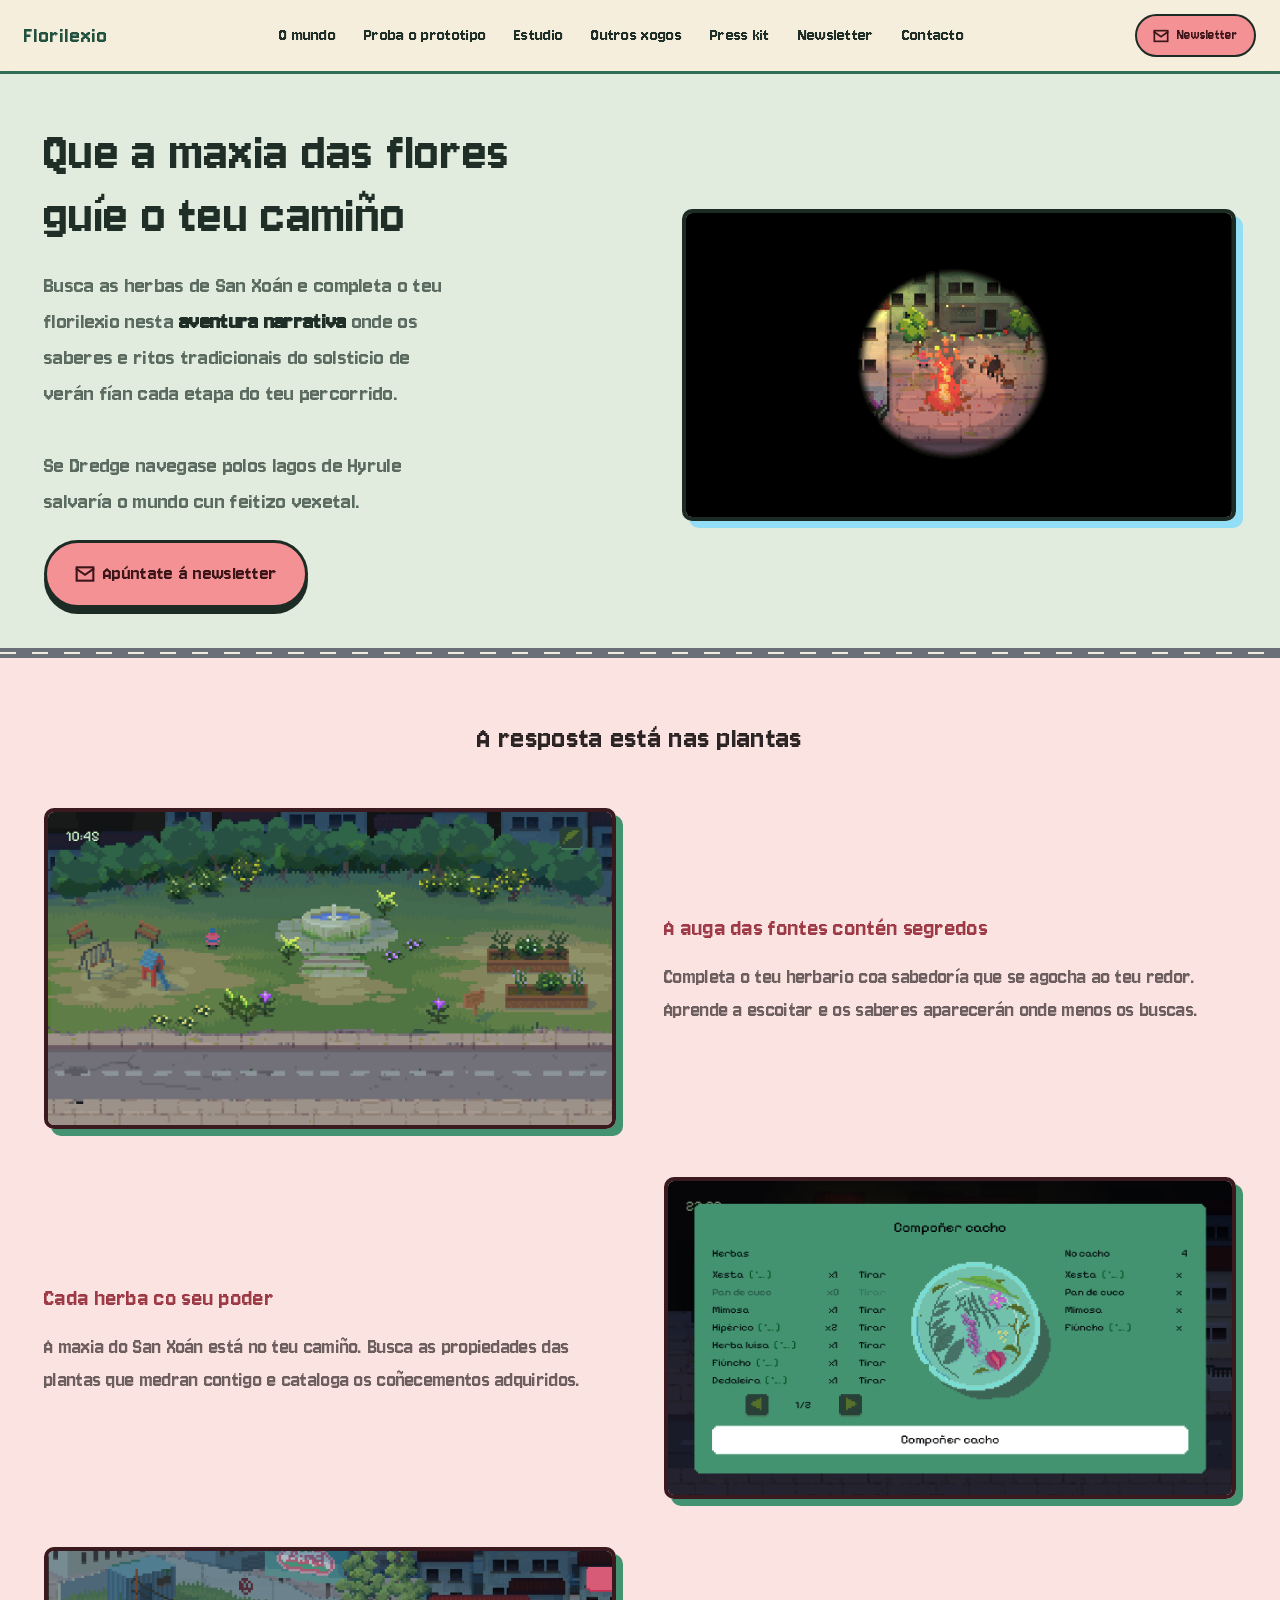
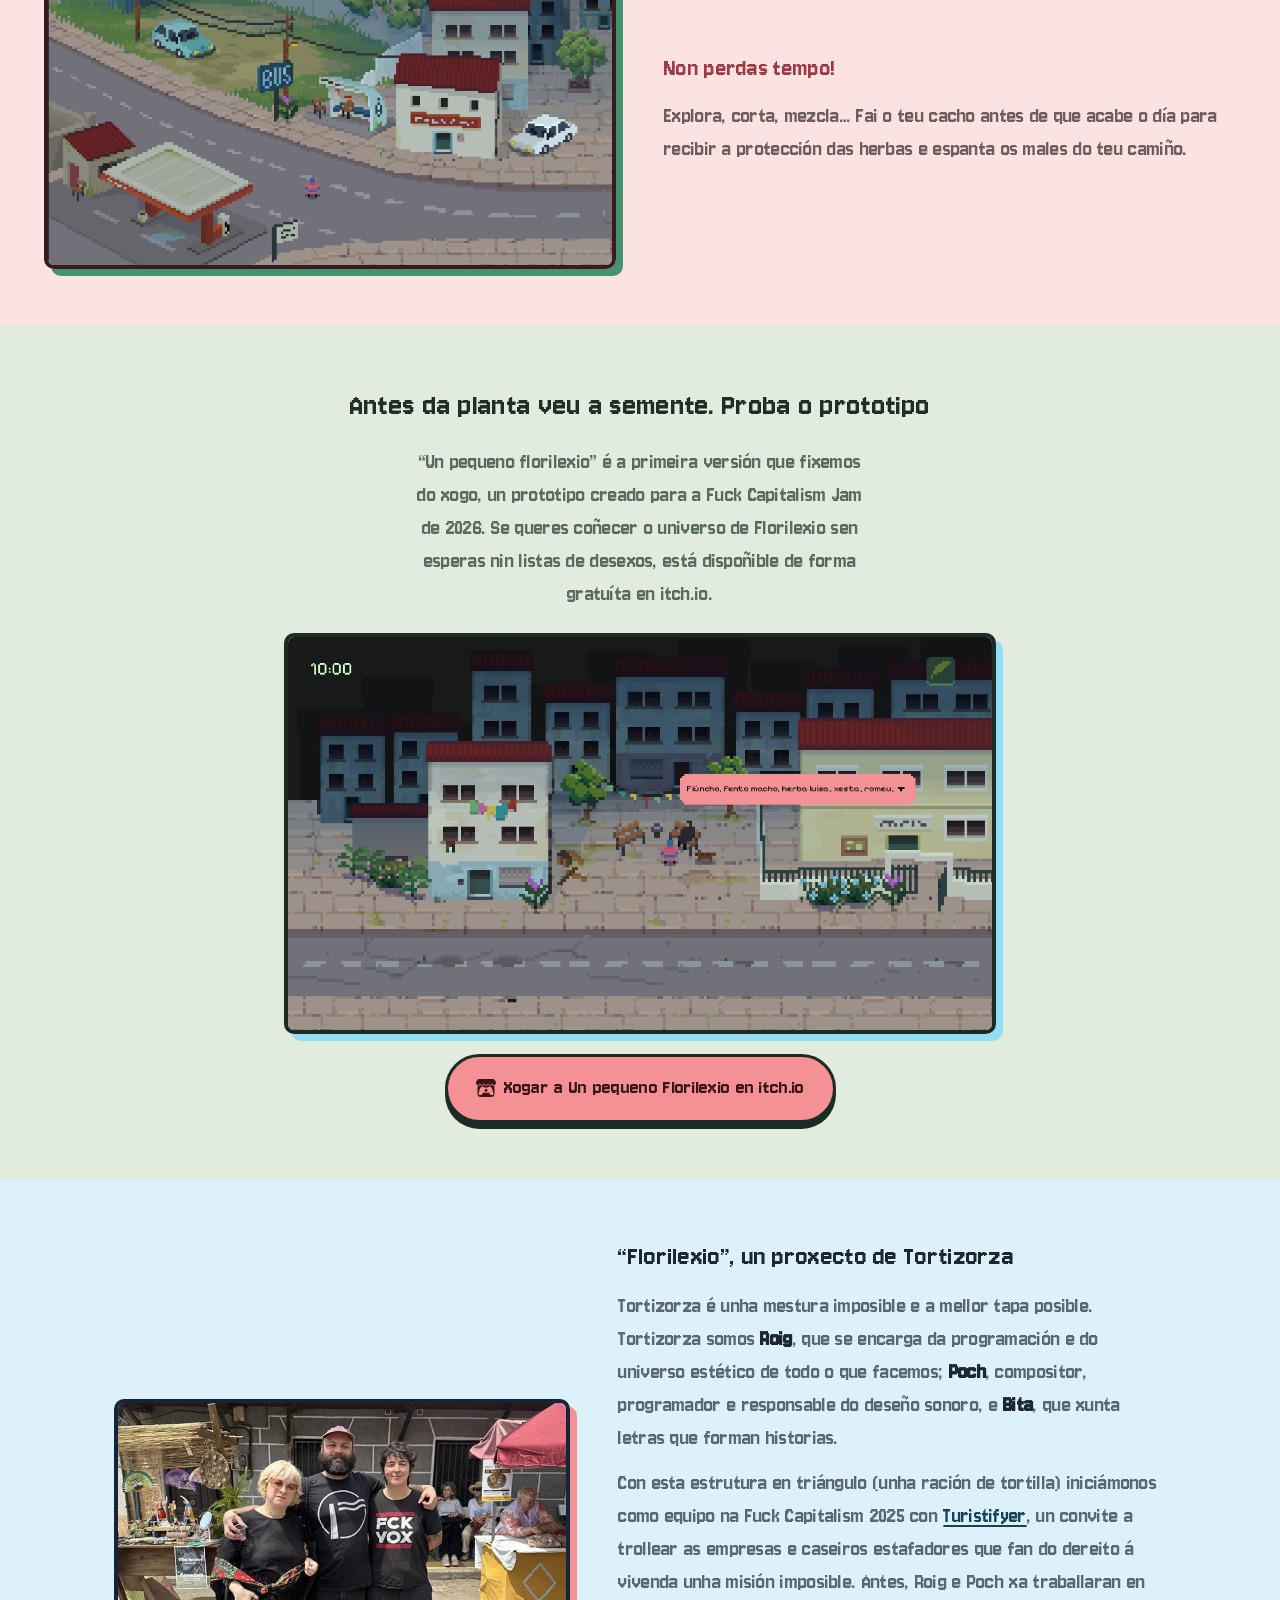
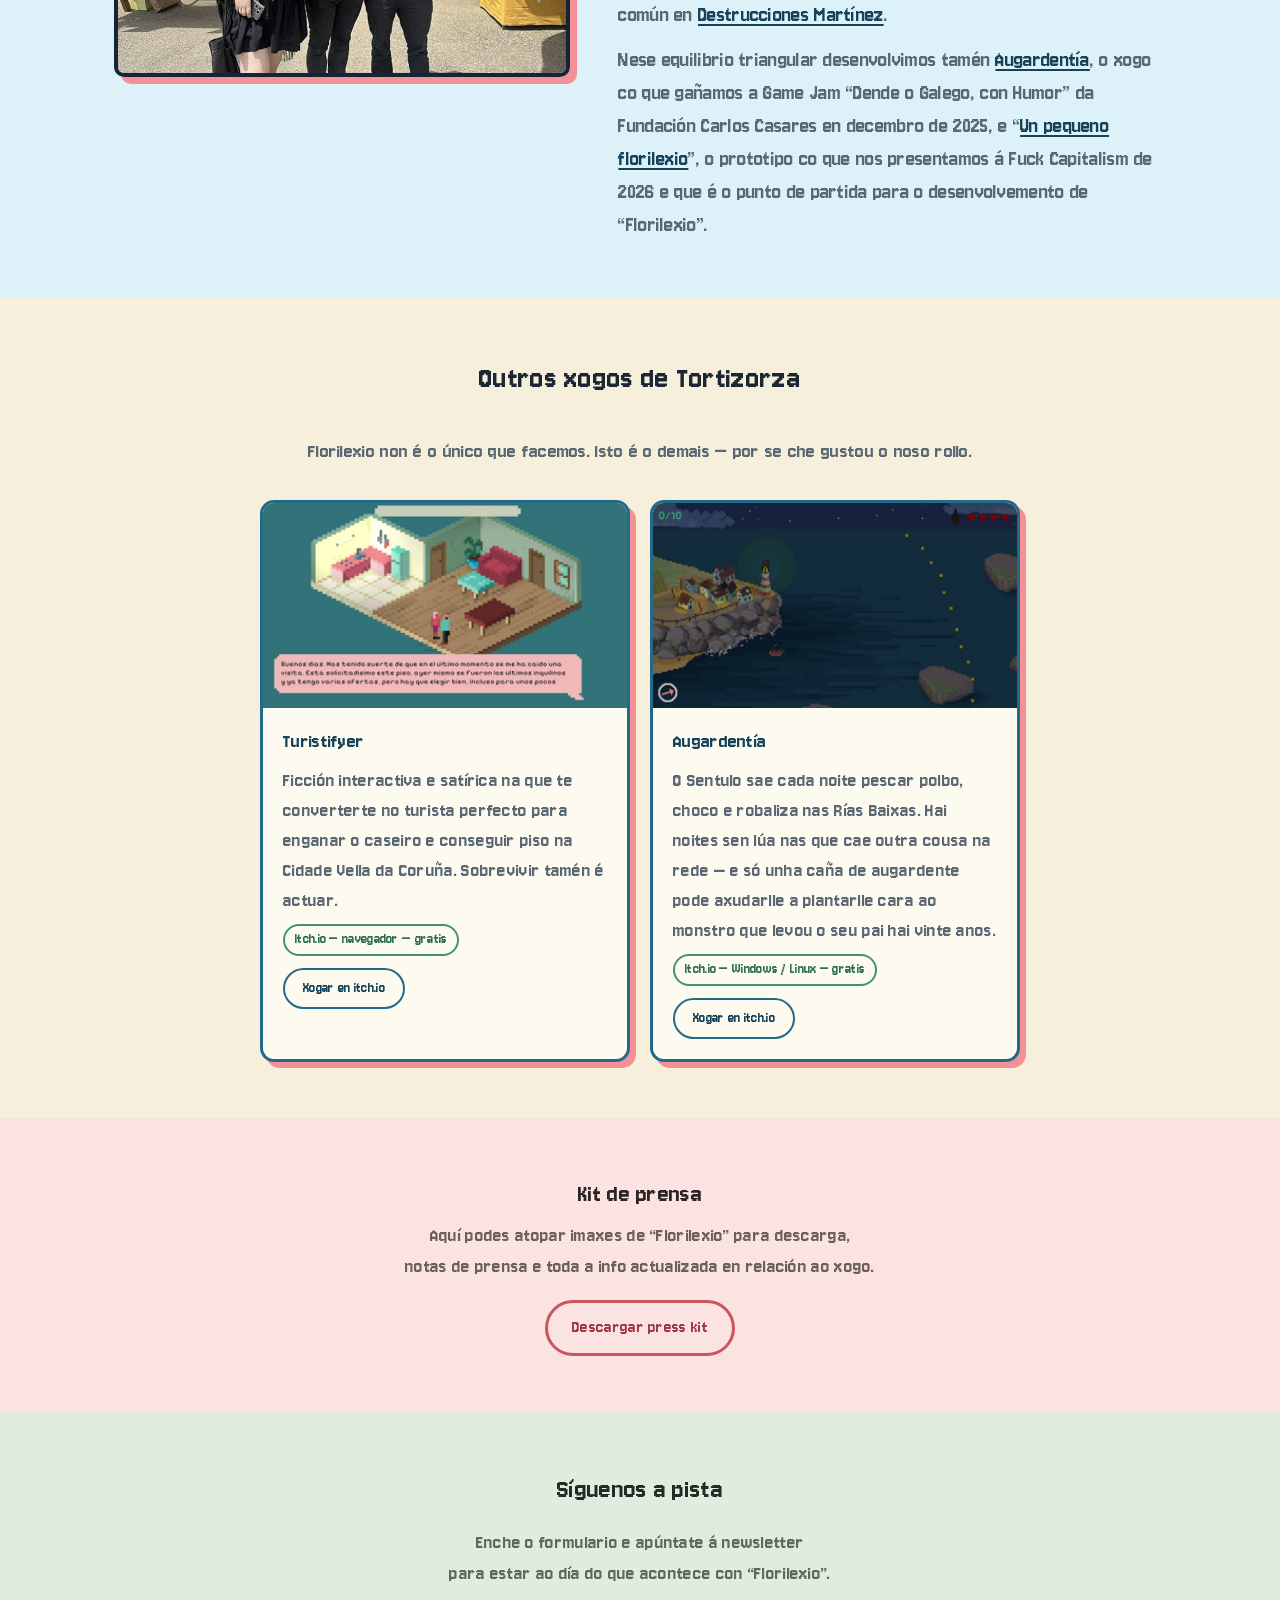
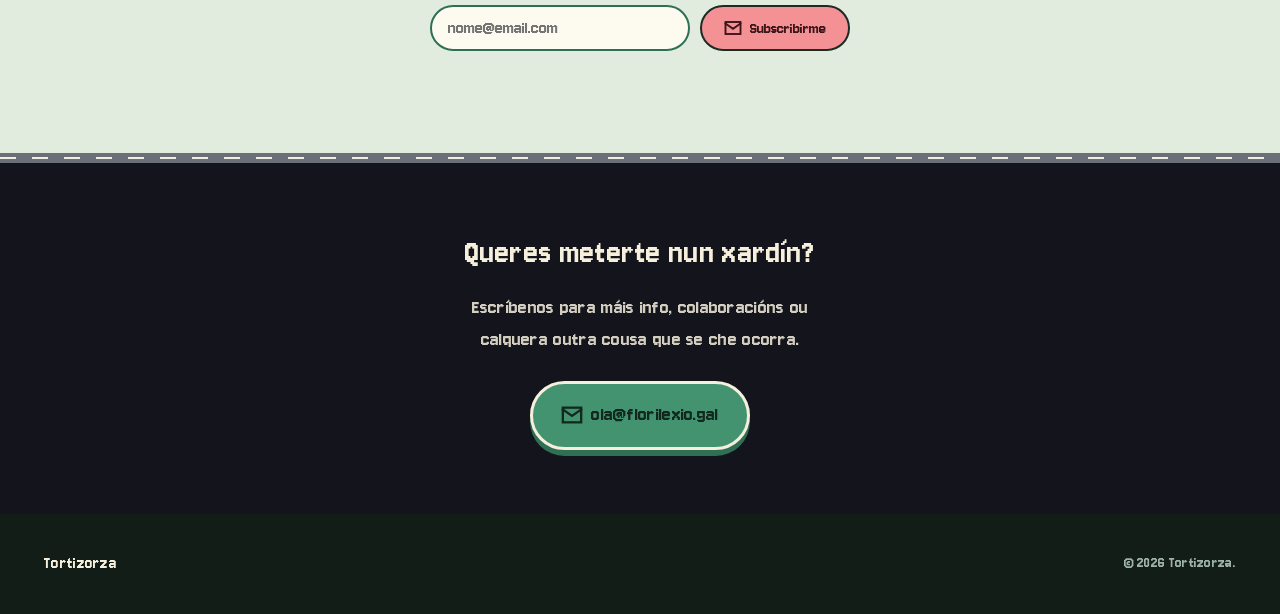
==== commit 59a40525: "Intercambia as capturas de "Cada herba co seu poder" e "Non perdas tempo!" Co-Authored-By: Claude Op" ====
--- a/v6/index.html
+++ b/v6/index.html
@@ -102,13 +102,13 @@
             <p>A maxia do San Xoán está no teu camiño. Busca as propiedades das plantas que medran contigo e cataloga os coñecementos adquiridos.</p>
           </div>
           <div class="feature-media shot-frame">
-            <img src="../images/screenshots/descampado.png" alt="Captura de Florilexio: un descampado á beira da estrada, cunha parada de autobús e unha gasolineira" width="1701" height="955" loading="lazy">
+            <img src="../images/screenshots/componer-ramo.png" alt="Captura de Florilexio: a pantalla de compoñer un ramo de herbas recollidas" width="1279" height="717" loading="lazy">
           </div>
         </div>
 
         <div class="feature-row">
           <div class="feature-media shot-frame">
-            <img src="../images/screenshots/componer-ramo.png" alt="Captura de Florilexio: a pantalla de compoñer un ramo de herbas recollidas" width="1279" height="717" loading="lazy">
+            <img src="../images/screenshots/descampado.png" alt="Captura de Florilexio: un descampado á beira da estrada, cunha parada de autobús e unha gasolineira" width="1701" height="955" loading="lazy">
           </div>
           <div class="feature-copy">
             <h3>Non perdas tempo!</h3>
